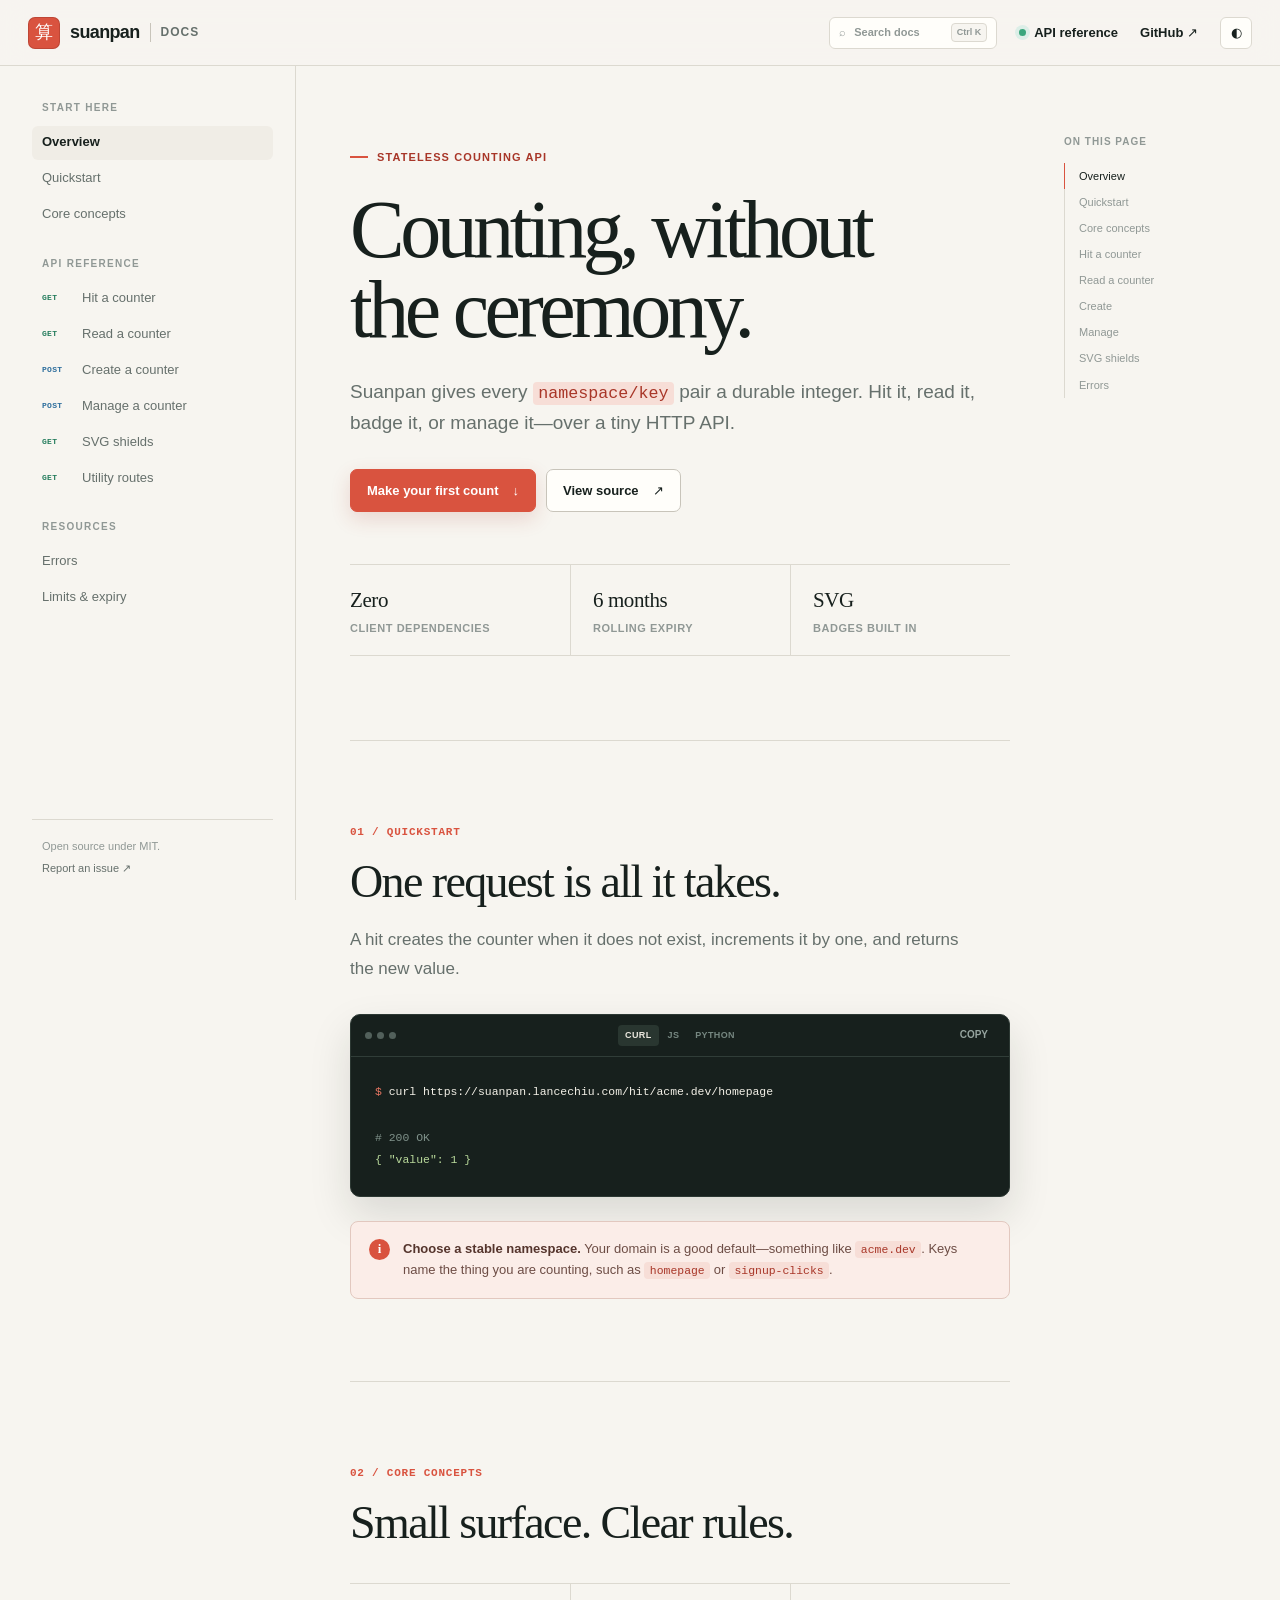
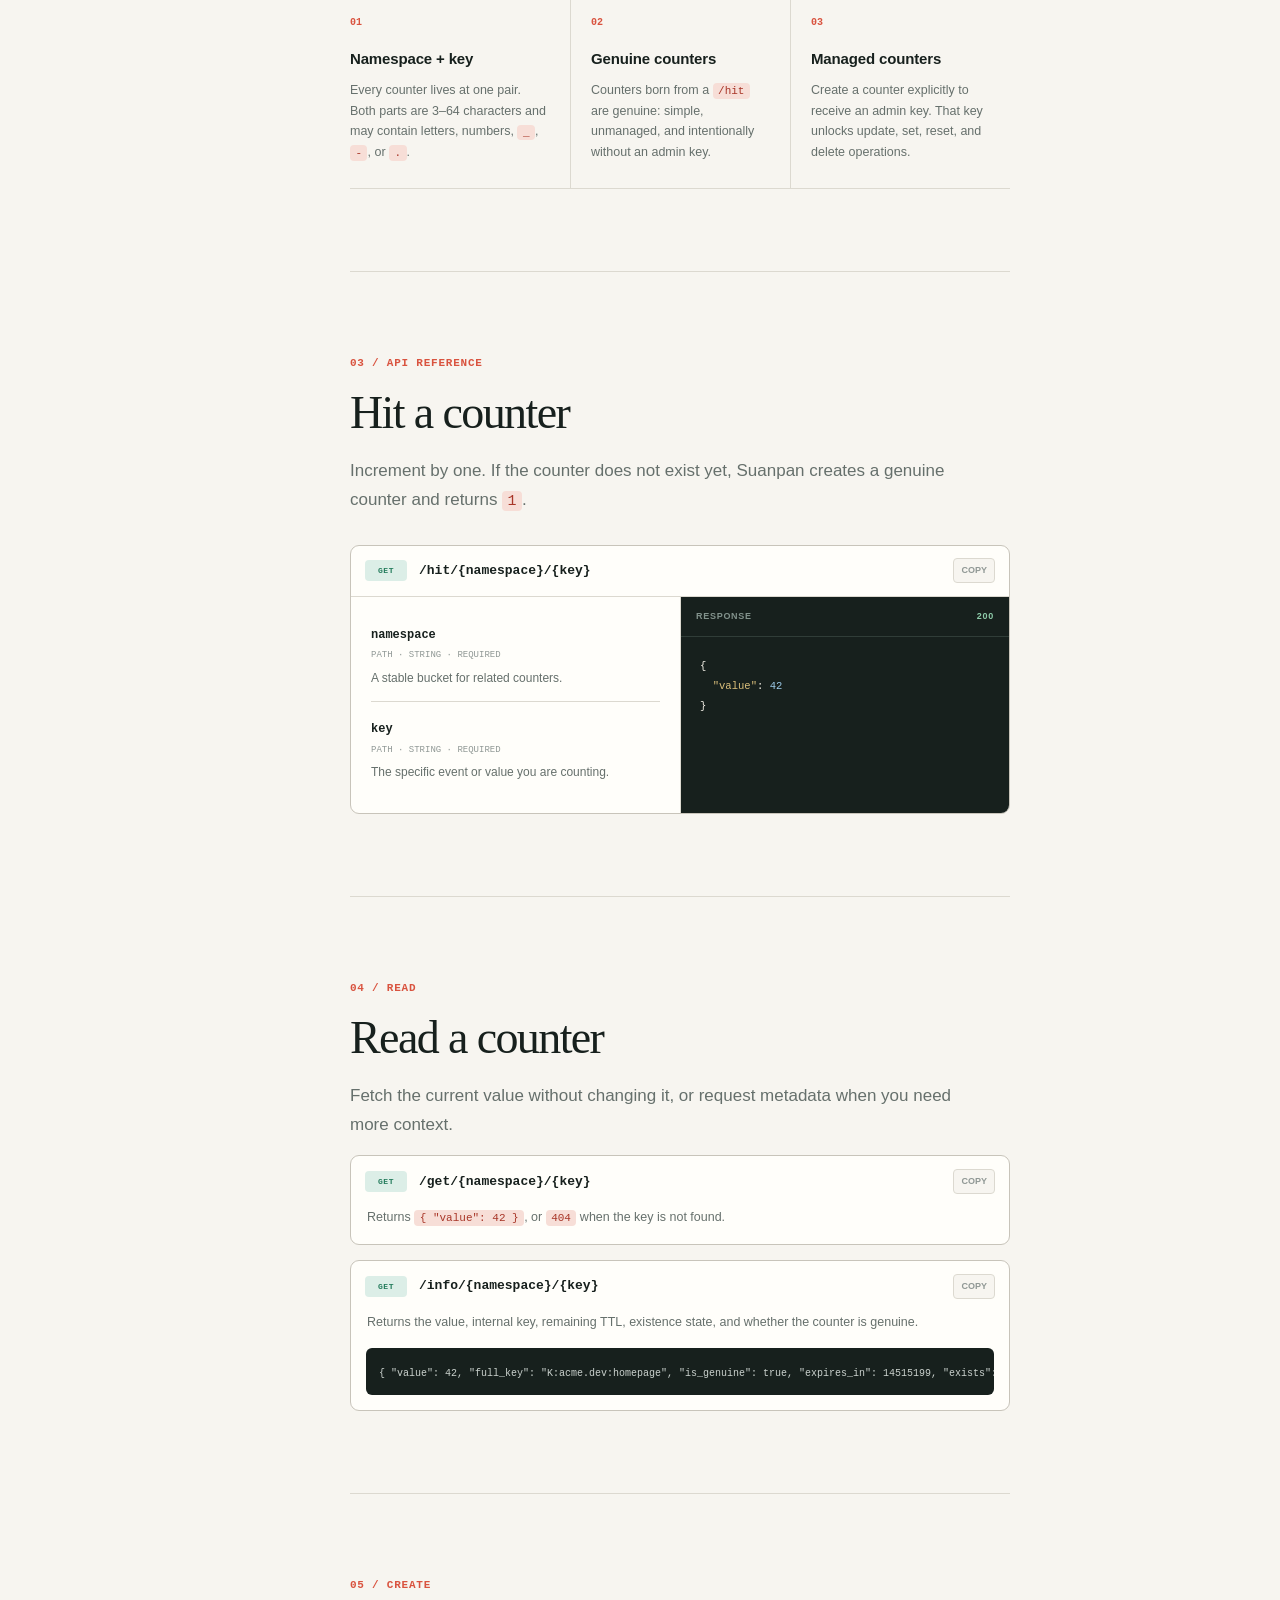
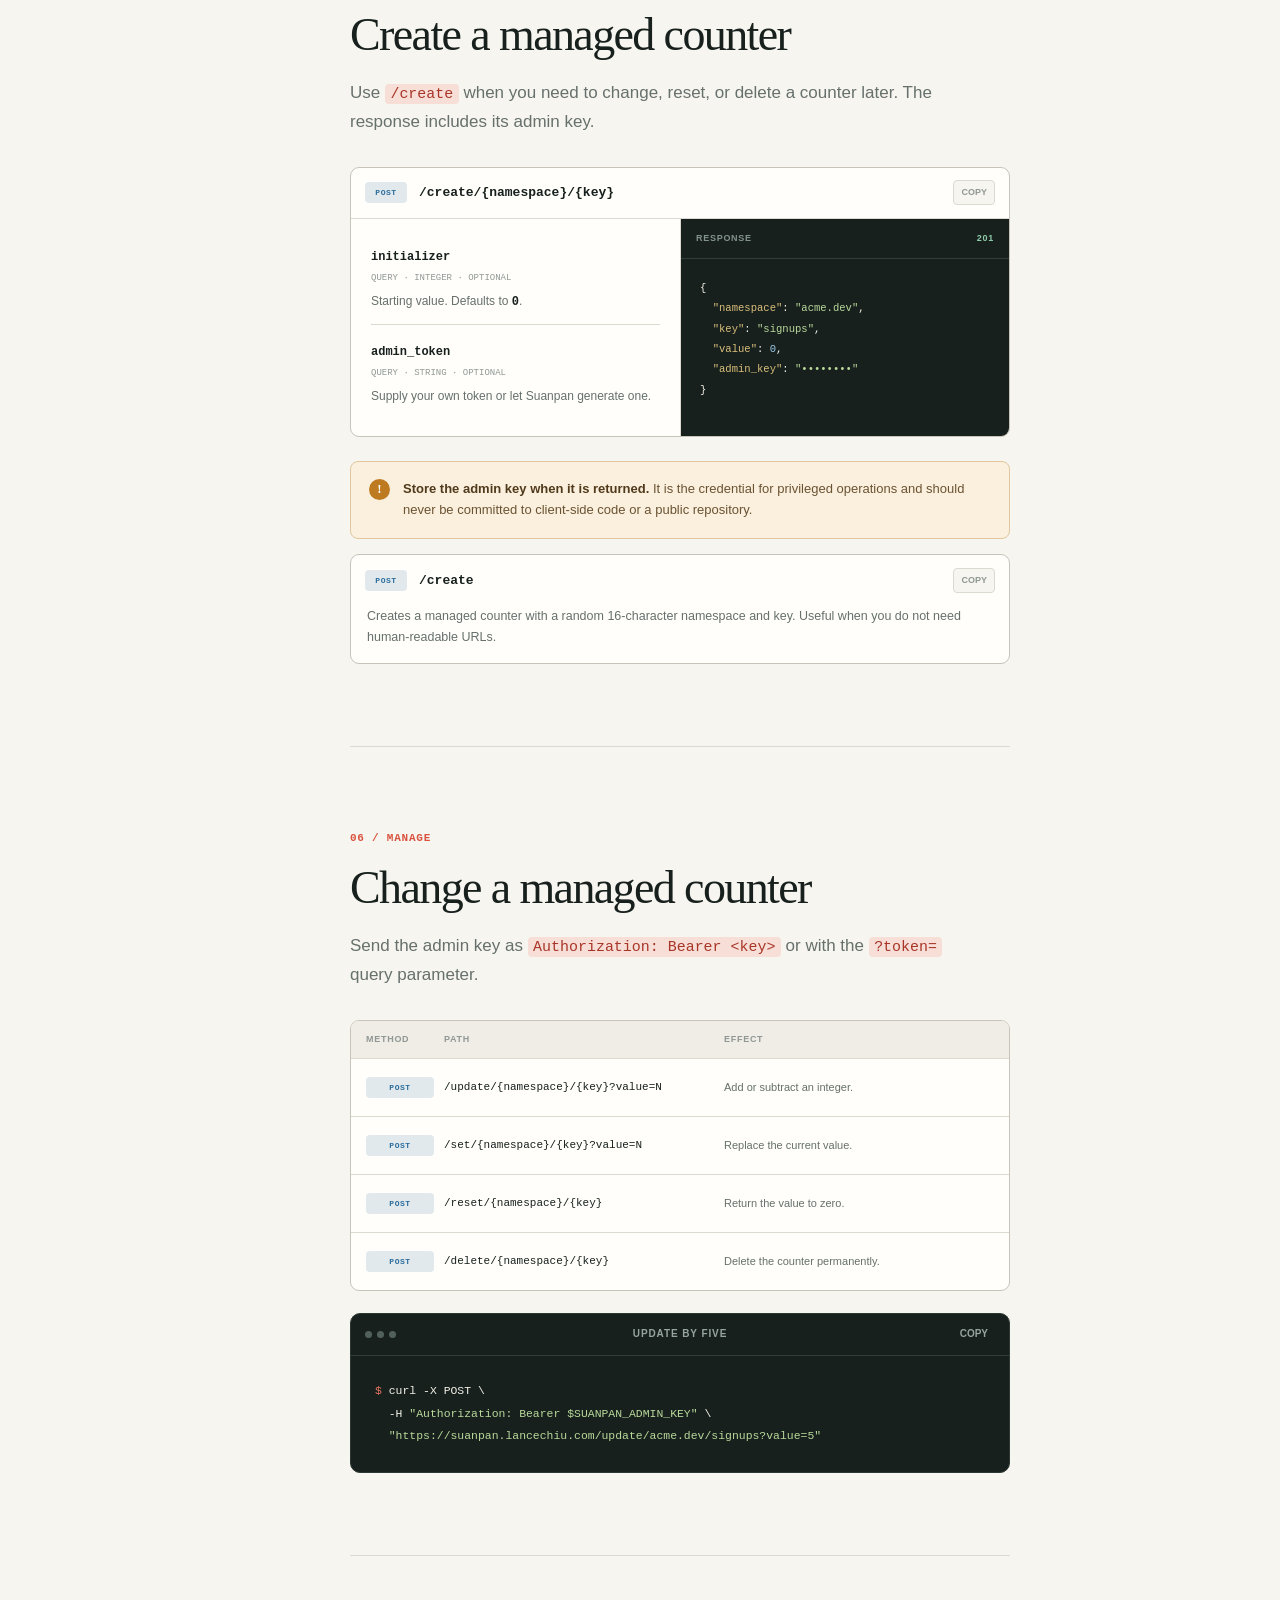
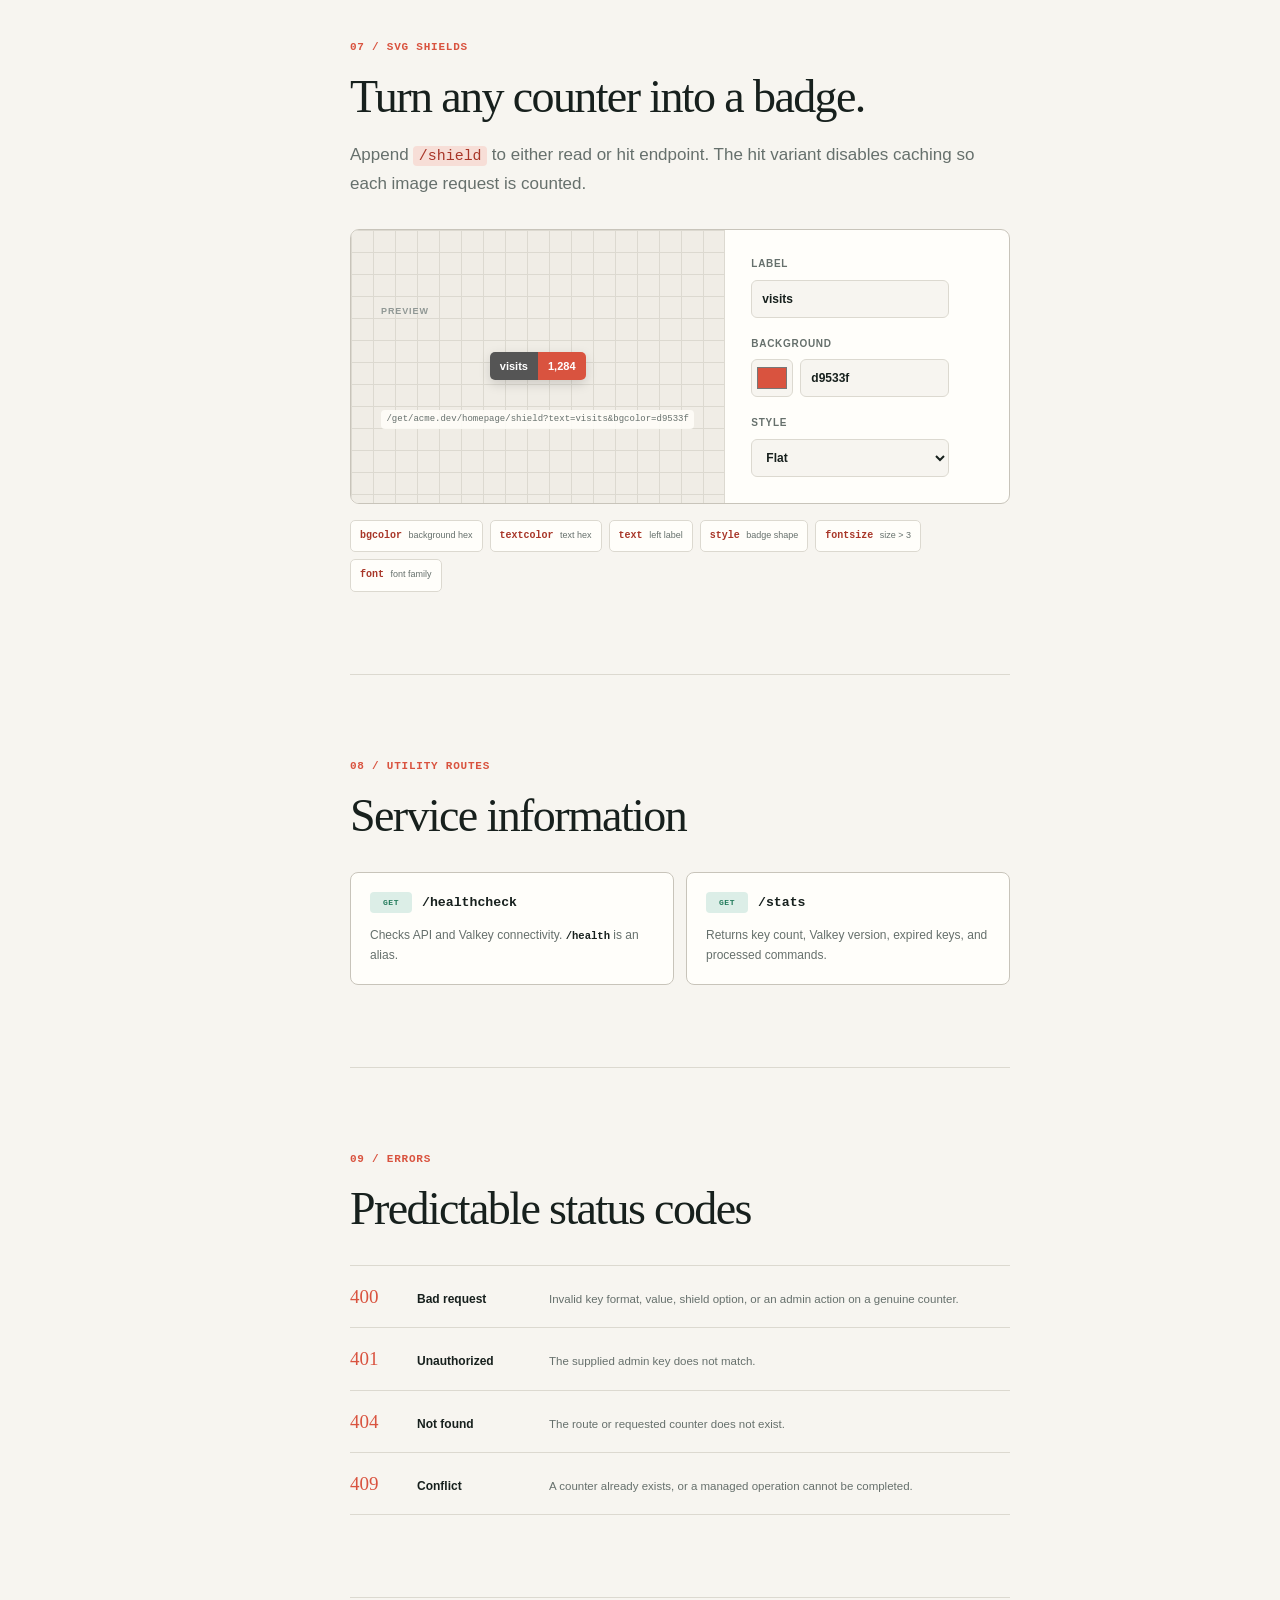
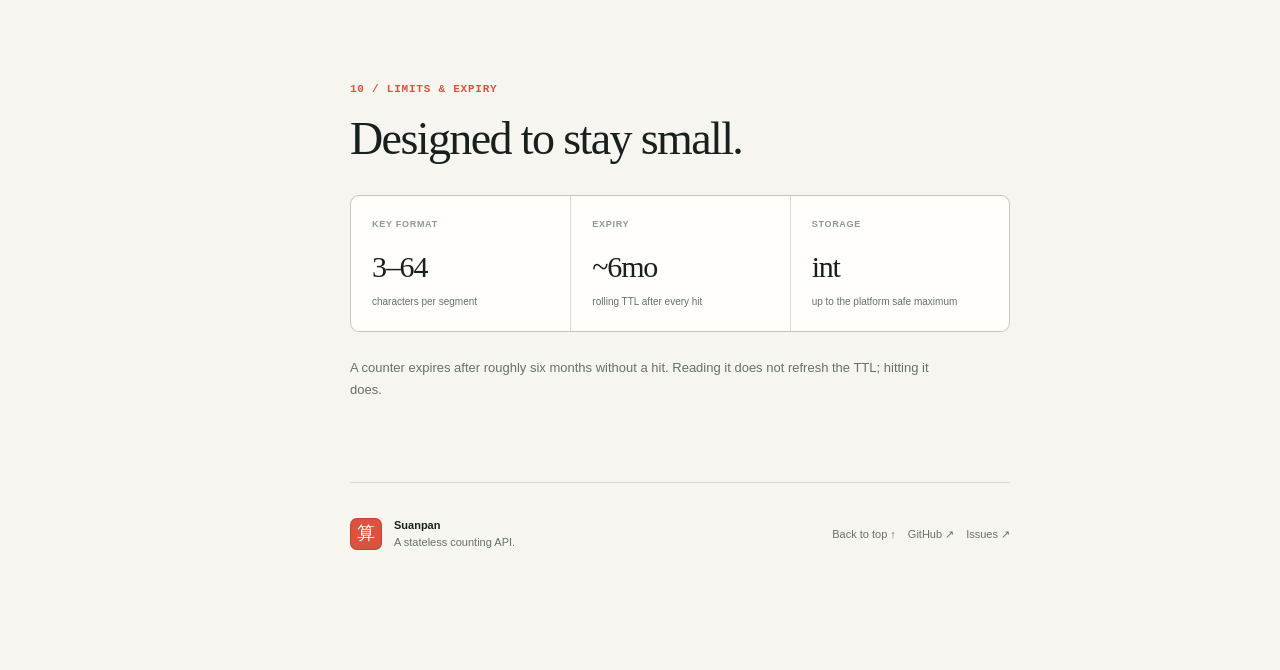
==== docs/index.html @ b328cfd1 "feat: static docs site" ====
<!doctype html>
<html lang="en" data-theme="light">
  <head>
    <meta charset="UTF-8" />
    <meta name="viewport" content="width=device-width, initial-scale=1.0" />
    <meta name="description" content="Suanpan is a small, fast counting API for page views, events, badges, and everything in between." />
    <meta name="theme-color" content="#f7f5f0" />
    <meta property="og:title" content="Suanpan — Counting, without the ceremony." />
    <meta property="og:description" content="A small, fast counting API for page views, events, badges, and everything in between." />
    <meta property="og:type" content="website" />
    <meta property="og:image" content="https://raw.githubusercontent.com/xmdbro/suanpan/main/docs/og.png" />
    <meta name="twitter:card" content="summary_large_image" />
    <meta name="twitter:title" content="Suanpan — Counting, without the ceremony." />
    <meta name="twitter:description" content="A small, fast counting API for page views, events, badges, and everything in between." />
    <meta name="twitter:image" content="https://raw.githubusercontent.com/xmdbro/suanpan/main/docs/og.png" />
    <title>Suanpan Docs — Counting without the ceremony</title>
    <link rel="icon" href="./favicon.svg" type="image/svg+xml" />
    <link rel="stylesheet" href="./styles.css" />
  </head>
  <body>
    <a class="skip-link" href="#content">Skip to content</a>

    <header class="topbar">
      <a class="brand" href="#top" aria-label="Suanpan documentation home">
        <span class="brand-mark" aria-hidden="true">算</span>
        <span class="brand-name">suanpan</span>
        <span class="brand-tag">docs</span>
      </a>
      <div class="topbar-actions">
        <button class="search-trigger" type="button" aria-label="Search documentation">
          <span aria-hidden="true">⌕</span> Search docs <kbd>Ctrl K</kbd>
        </button>
        <a class="status-link" href="#health">
          <span class="status-dot" aria-hidden="true"></span>
          API reference
        </a>
        <a class="github-link" href="https://github.com/xmdbro/suanpan">GitHub <span aria-hidden="true">↗</span></a>
        <button class="theme-toggle" type="button" aria-label="Switch to dark theme"><span aria-hidden="true">◐</span></button>
        <button class="menu-toggle" type="button" aria-label="Open navigation" aria-expanded="false"><span></span><span></span></button>
      </div>
    </header>

    <div class="docs-shell" id="top">
      <aside class="sidebar" aria-label="Documentation navigation">
        <nav>
          <p class="nav-label">Start here</p>
          <a class="nav-link active" href="#overview">Overview</a>
          <a class="nav-link" href="#quickstart">Quickstart</a>
          <a class="nav-link" href="#concepts">Core concepts</a>

          <p class="nav-label">API reference</p>
          <a class="nav-link" href="#hit"><span class="nav-method get">GET</span> Hit a counter</a>
          <a class="nav-link" href="#read"><span class="nav-method get">GET</span> Read a counter</a>
          <a class="nav-link" href="#create"><span class="nav-method post">POST</span> Create a counter</a>
          <a class="nav-link" href="#manage"><span class="nav-method post">POST</span> Manage a counter</a>
          <a class="nav-link" href="#shields"><span class="nav-method get">GET</span> SVG shields</a>
          <a class="nav-link" href="#utility"><span class="nav-method get">GET</span> Utility routes</a>

          <p class="nav-label">Resources</p>
          <a class="nav-link" href="#errors">Errors</a>
          <a class="nav-link" href="#limits">Limits &amp; expiry</a>
        </nav>
        <div class="sidebar-foot">
          <p>Open source under MIT.</p>
          <a href="https://github.com/xmdbro/suanpan/issues">Report an issue <span aria-hidden="true">↗</span></a>
        </div>
      </aside>

      <main id="content" class="content">
        <section class="hero" id="overview">
          <div class="eyebrow"><span class="eyebrow-pip"></span> Stateless counting API</div>
          <h1>Counting, without<br />the ceremony.</h1>
          <p class="hero-copy">Suanpan gives every <code>namespace/key</code> pair a durable integer. Hit it, read it, badge it, or manage it—over a tiny HTTP API.</p>
          <div class="hero-actions">
            <a class="button primary" href="#quickstart">Make your first count <span aria-hidden="true">↓</span></a>
            <a class="button secondary" href="https://github.com/xmdbro/suanpan">View source <span aria-hidden="true">↗</span></a>
          </div>
          <div class="hero-facts" aria-label="Suanpan features">
            <div><strong>Zero</strong><span>client dependencies</span></div>
            <div><strong>6 months</strong><span>rolling expiry</span></div>
            <div><strong>SVG</strong><span>badges built in</span></div>
          </div>
        </section>

        <section class="section" id="quickstart">
          <div class="section-kicker">01 / Quickstart</div>
          <h2>One request is all it takes.</h2>
          <p class="lede">A hit creates the counter when it does not exist, increments it by one, and returns the new value.</p>

          <div class="code-window">
            <div class="code-titlebar">
              <div class="window-dots" aria-hidden="true"><i></i><i></i><i></i></div>
              <div class="code-tabs" role="tablist" aria-label="Quickstart language">
                <button class="code-tab active" type="button" role="tab" aria-selected="true" data-language="curl">cURL</button>
                <button class="code-tab" type="button" role="tab" aria-selected="false" data-language="javascript">JS</button>
                <button class="code-tab" type="button" role="tab" aria-selected="false" data-language="python">Python</button>
              </div>
              <button class="copy-button" type="button">Copy</button>
            </div>
            <pre class="quickstart-code"><code><span class="prompt">$</span> curl https://suanpan.example.com/hit/acme.dev/homepage

<span class="comment"># 200 OK</span>
<span class="json">{ "value": 1 }</span></code></pre>
          </div>

          <div class="callout note">
            <span class="callout-icon" aria-hidden="true">i</span>
            <div><strong>Choose a stable namespace.</strong> Your domain is a good default—something like <code>acme.dev</code>. Keys name the thing you are counting, such as <code>homepage</code> or <code>signup-clicks</code>.</div>
          </div>
        </section>

        <section class="section" id="concepts">
          <div class="section-kicker">02 / Core concepts</div>
          <h2>Small surface. Clear rules.</h2>
          <div class="concept-grid">
            <article>
              <span class="concept-number">01</span>
              <h3>Namespace + key</h3>
              <p>Every counter lives at one pair. Both parts are 3–64 characters and may contain letters, numbers, <code>_</code>, <code>-</code>, or <code>.</code>.</p>
            </article>
            <article>
              <span class="concept-number">02</span>
              <h3>Genuine counters</h3>
              <p>Counters born from a <code>/hit</code> are genuine: simple, unmanaged, and intentionally without an admin key.</p>
            </article>
            <article>
              <span class="concept-number">03</span>
              <h3>Managed counters</h3>
              <p>Create a counter explicitly to receive an admin key. That key unlocks update, set, reset, and delete operations.</p>
            </article>
          </div>
        </section>

        <section class="section api-section" id="hit">
          <div class="section-kicker">03 / API reference</div>
          <h2>Hit a counter</h2>
          <p class="lede">Increment by one. If the counter does not exist yet, Suanpan creates a genuine counter and returns <code>1</code>.</p>

          <article class="endpoint">
            <div class="endpoint-heading">
              <span class="method get">GET</span>
              <code>/hit/{namespace}/{key}</code>
              <button class="copy-path" type="button" aria-label="Copy endpoint path">Copy</button>
            </div>
            <div class="endpoint-body">
              <div class="parameter-list">
                <div><code>namespace</code><span>path · string · required</span><p>A stable bucket for related counters.</p></div>
                <div><code>key</code><span>path · string · required</span><p>The specific event or value you are counting.</p></div>
              </div>
              <div class="response-example">
                <div class="response-label"><span>Response</span><strong>200</strong></div>
                <pre><code>{
  <span class="json-key">"value"</span>: <span class="json-number">42</span>
}</code></pre>
              </div>
            </div>
          </article>
        </section>

        <section class="section api-section" id="read">
          <div class="section-kicker">04 / Read</div>
          <h2>Read a counter</h2>
          <p class="lede">Fetch the current value without changing it, or request metadata when you need more context.</p>

          <article class="endpoint compact">
            <div class="endpoint-heading">
              <span class="method get">GET</span>
              <code>/get/{namespace}/{key}</code>
              <button class="copy-path" type="button" aria-label="Copy endpoint path">Copy</button>
            </div>
            <p>Returns <code>{ "value": 42 }</code>, or <code>404</code> when the key is not found.</p>
          </article>

          <article class="endpoint compact">
            <div class="endpoint-heading">
              <span class="method get">GET</span>
              <code>/info/{namespace}/{key}</code>
              <button class="copy-path" type="button" aria-label="Copy endpoint path">Copy</button>
            </div>
            <p>Returns the value, internal key, remaining TTL, existence state, and whether the counter is genuine.</p>
            <div class="inline-response"><code>{ "value": 42, "full_key": "K:acme.dev:homepage", "is_genuine": true, "expires_in": 14515199, "exists": true }</code></div>
          </article>
        </section>

        <section class="section api-section" id="create">
          <div class="section-kicker">05 / Create</div>
          <h2>Create a managed counter</h2>
          <p class="lede">Use <code>/create</code> when you need to change, reset, or delete a counter later. The response includes its admin key.</p>

          <article class="endpoint">
            <div class="endpoint-heading">
              <span class="method post">POST</span>
              <code>/create/{namespace}/{key}</code>
              <button class="copy-path" type="button" aria-label="Copy endpoint path">Copy</button>
            </div>
            <div class="endpoint-body">
              <div class="parameter-list">
                <div><code>initializer</code><span>query · integer · optional</span><p>Starting value. Defaults to <code>0</code>.</p></div>
                <div><code>admin_token</code><span>query · string · optional</span><p>Supply your own token or let Suanpan generate one.</p></div>
              </div>
              <div class="response-example">
                <div class="response-label"><span>Response</span><strong>201</strong></div>
                <pre><code>{
  <span class="json-key">"namespace"</span>: <span class="json-string">"acme.dev"</span>,
  <span class="json-key">"key"</span>: <span class="json-string">"signups"</span>,
  <span class="json-key">"value"</span>: <span class="json-number">0</span>,
  <span class="json-key">"admin_key"</span>: <span class="json-string">"••••••••"</span>
}</code></pre>
              </div>
            </div>
          </article>

          <div class="callout warning">
            <span class="callout-icon" aria-hidden="true">!</span>
            <div><strong>Store the admin key when it is returned.</strong> It is the credential for privileged operations and should never be committed to client-side code or a public repository.</div>
          </div>

          <article class="endpoint compact">
            <div class="endpoint-heading">
              <span class="method post">POST</span>
              <code>/create</code>
              <button class="copy-path" type="button" aria-label="Copy endpoint path">Copy</button>
            </div>
            <p>Creates a managed counter with a random 16-character namespace and key. Useful when you do not need human-readable URLs.</p>
          </article>
        </section>

        <section class="section api-section" id="manage">
          <div class="section-kicker">06 / Manage</div>
          <h2>Change a managed counter</h2>
          <p class="lede">Send the admin key as <code>Authorization: Bearer &lt;key&gt;</code> or with the <code>?token=</code> query parameter.</p>

          <div class="route-table" role="table" aria-label="Managed counter routes">
            <div class="route-row route-head" role="row"><span>Method</span><span>Path</span><span>Effect</span></div>
            <div class="route-row" role="row"><span class="method post">POST</span><code>/update/{namespace}/{key}?value=N</code><p>Add or subtract an integer.</p></div>
            <div class="route-row" role="row"><span class="method post">POST</span><code>/set/{namespace}/{key}?value=N</code><p>Replace the current value.</p></div>
            <div class="route-row" role="row"><span class="method post">POST</span><code>/reset/{namespace}/{key}</code><p>Return the value to zero.</p></div>
            <div class="route-row" role="row"><span class="method post">POST</span><code>/delete/{namespace}/{key}</code><p>Delete the counter permanently.</p></div>
          </div>

          <div class="code-window small">
            <div class="code-titlebar"><div class="window-dots" aria-hidden="true"><i></i><i></i><i></i></div><span>Update by five</span><button class="copy-button" type="button">Copy</button></div>
            <pre><code><span class="prompt">$</span> curl -X POST \
  -H <span class="json-string">"Authorization: Bearer $SUANPAN_ADMIN_KEY"</span> \
  <span class="json-string">"https://suanpan.example.com/update/acme.dev/signups?value=5"</span></code></pre>
          </div>
        </section>

        <section class="section api-section" id="shields">
          <div class="section-kicker">07 / SVG shields</div>
          <h2>Turn any counter into a badge.</h2>
          <p class="lede">Append <code>/shield</code> to either read or hit endpoint. The hit variant disables caching so each image request is counted.</p>

          <div class="shield-builder">
            <div class="shield-preview-panel">
              <p class="mini-label">Preview</p>
              <div class="badge-preview" aria-label="Preview badge"><span>visits</span><strong>1,284</strong></div>
              <code class="shield-url">/get/acme.dev/homepage/shield?text=visits&amp;bgcolor=d9533f</code>
            </div>
            <form class="shield-controls" aria-label="Shield preview controls">
              <label>Label<input id="shield-label" type="text" value="visits" maxlength="24" /></label>
              <label>Background<span class="color-field"><input id="shield-color" type="color" value="#d9533f" /><input id="shield-hex" type="text" value="d9533f" maxlength="6" /></span></label>
              <label>Style<select id="shield-style"><option value="flat">Flat</option><option value="flat-square">Flat square</option><option value="plastic">Plastic</option><option value="flat-simple">Flat simple</option></select></label>
            </form>
          </div>

          <div class="parameter-chips" aria-label="Shield query parameters">
            <span><code>bgcolor</code> background hex</span>
            <span><code>textcolor</code> text hex</span>
            <span><code>text</code> left label</span>
            <span><code>style</code> badge shape</span>
            <span><code>fontsize</code> size &gt; 3</span>
            <span><code>font</code> font family</span>
          </div>
        </section>

        <section class="section api-section" id="utility">
          <div class="section-kicker">08 / Utility routes</div>
          <h2>Service information</h2>
          <div class="utility-grid">
            <article id="health"><div><span class="method get">GET</span><code>/healthcheck</code></div><p>Checks API and Valkey connectivity. <code>/health</code> is an alias.</p></article>
            <article><div><span class="method get">GET</span><code>/stats</code></div><p>Returns key count, Valkey version, expired keys, and processed commands.</p></article>
          </div>
        </section>

        <section class="section api-section" id="errors">
          <div class="section-kicker">09 / Errors</div>
          <h2>Predictable status codes</h2>
          <div class="status-list">
            <div><strong>400</strong><span>Bad request</span><p>Invalid key format, value, shield option, or an admin action on a genuine counter.</p></div>
            <div><strong>401</strong><span>Unauthorized</span><p>The supplied admin key does not match.</p></div>
            <div><strong>404</strong><span>Not found</span><p>The route or requested counter does not exist.</p></div>
            <div><strong>409</strong><span>Conflict</span><p>A counter already exists, or a managed operation cannot be completed.</p></div>
          </div>
        </section>

        <section class="section limits-section" id="limits">
          <div class="section-kicker">10 / Limits &amp; expiry</div>
          <h2>Designed to stay small.</h2>
          <div class="limit-grid">
            <div><span>Key format</span><strong>3–64</strong><p>characters per segment</p></div>
            <div><span>Expiry</span><strong>~6mo</strong><p>rolling TTL after every hit</p></div>
            <div><span>Storage</span><strong>int</strong><p>up to the platform safe maximum</p></div>
          </div>
          <p class="closing-copy">A counter expires after roughly six months without a hit. Reading it does not refresh the TTL; hitting it does.</p>
        </section>

        <footer class="site-footer">
          <div><span class="brand-mark" aria-hidden="true">算</span><p><strong>Suanpan</strong><br />A stateless counting API.</p></div>
          <div><a href="#top">Back to top ↑</a><a href="https://github.com/xmdbro/suanpan">GitHub ↗</a><a href="https://github.com/xmdbro/suanpan/issues">Issues ↗</a></div>
        </footer>
      </main>

      <aside class="toc" aria-label="On this page">
        <p class="toc-label">On this page</p>
        <a class="active" href="#overview">Overview</a>
        <a href="#quickstart">Quickstart</a>
        <a href="#concepts">Core concepts</a>
        <a href="#hit">Hit a counter</a>
        <a href="#read">Read a counter</a>
        <a href="#create">Create</a>
        <a href="#manage">Manage</a>
        <a href="#shields">SVG shields</a>
        <a href="#errors">Errors</a>
      </aside>
    </div>

    <dialog class="search-dialog" aria-labelledby="search-title">
      <div class="search-box">
        <label id="search-title" for="docs-search">Search documentation</label>
        <input id="docs-search" type="search" placeholder="Try “create”, “shield”, or “expiry”…" autocomplete="off" />
        <button class="search-close" type="button" aria-label="Close search">Esc</button>
      </div>
      <div class="search-results" aria-live="polite"></div>
    </dialog>
    <div class="mobile-backdrop" hidden></div>
    <script src="./site-config.js"></script>
    <script src="./script.js"></script>
  </body>
</html>
---- docs/styles.css ----
:root {
  color-scheme: light;
  --canvas: #f7f5f0;
  --surface: #fffefa;
  --surface-2: #f0ede6;
  --ink: #17201d;
  --muted: #66706c;
  --faint: #909895;
  --line: #dcd9d0;
  --line-strong: #c8c4ba;
  --accent: #d9533f;
  --accent-dark: #a83628;
  --accent-soft: #f7ded7;
  --green: #247c5c;
  --green-soft: #dceee7;
  --blue: #2c6d9c;
  --code: #17201d;
  --code-text: #f4f1e8;
  --header-height: 66px;
  --sidebar-width: 264px;
  --content-width: 760px;
  --toc-width: 184px;
  font-family: Inter, ui-sans-serif, -apple-system, BlinkMacSystemFont, "Segoe UI", sans-serif;
  font-synthesis: none;
}

[data-theme="dark"] {
  color-scheme: dark;
  --canvas: #111714;
  --surface: #17201c;
  --surface-2: #1d2723;
  --ink: #f1eee6;
  --muted: #a7b0ac;
  --faint: #78847f;
  --line: #2a3530;
  --line-strong: #3b4843;
  --accent: #ec705c;
  --accent-dark: #f28b79;
  --accent-soft: #43251f;
  --green: #77c5a5;
  --green-soft: #1d3b31;
  --blue: #83b9df;
  --code: #0b100e;
  --code-text: #f4f1e8;
}

* { box-sizing: border-box; }
html { scroll-behavior: smooth; scroll-padding-top: calc(var(--header-height) + 26px); }
body { margin: 0; color: var(--ink); background: var(--canvas); font-size: 15px; line-height: 1.65; }
a { color: inherit; }
button, input, select { font: inherit; }
button { color: inherit; }
code, pre { font-family: "SFMono-Regular", Consolas, "Liberation Mono", monospace; }
code { font-size: .88em; padding: .12rem .34rem; color: var(--accent-dark); background: var(--accent-soft); border-radius: 4px; }

.skip-link { position: fixed; z-index: 100; top: 8px; left: 8px; padding: 8px 12px; color: white; background: var(--ink); transform: translateY(-150%); }
.skip-link:focus { transform: translateY(0); }

.topbar { position: fixed; z-index: 20; top: 0; right: 0; left: 0; height: var(--header-height); display: flex; align-items: center; justify-content: space-between; padding: 0 28px; border-bottom: 1px solid var(--line); background: color-mix(in srgb, var(--canvas) 91%, transparent); backdrop-filter: blur(14px); }
.brand { display: inline-flex; align-items: center; gap: 10px; text-decoration: none; }
.brand-mark { display: grid; width: 32px; height: 32px; place-items: center; color: #fff; background: var(--accent); border-radius: 7px; font-family: Georgia, serif; font-size: 18px; font-weight: 700; box-shadow: inset 0 0 0 1px rgba(70, 16, 8, .18); }
.brand-name { font-size: 18px; font-weight: 760; letter-spacing: -.035em; }
.brand-tag { padding-left: 10px; border-left: 1px solid var(--line-strong); color: var(--muted); font-size: 12px; font-weight: 650; letter-spacing: .08em; text-transform: uppercase; }
.topbar-actions { display: flex; align-items: center; gap: 22px; font-size: 13px; font-weight: 600; }
.topbar-actions a { text-decoration: none; }
.topbar-actions a:hover { color: var(--accent); }
.status-link { display: inline-flex; align-items: center; gap: 8px; }
.status-dot { width: 7px; height: 7px; border-radius: 999px; background: #3aa67c; box-shadow: 0 0 0 4px var(--green-soft); }
.search-trigger { display: inline-flex; min-width: 168px; height: 32px; align-items: center; gap: 8px; padding: 0 9px; border: 1px solid var(--line); border-radius: 6px; color: var(--faint); background: var(--surface); font-size: 11px; cursor: pointer; }
.search-trigger kbd { margin-left: auto; padding: 1px 5px; border: 1px solid var(--line); border-radius: 4px; color: var(--faint); background: var(--canvas); font-family: inherit; font-size: 9px; }
.theme-toggle, .menu-toggle { display: grid; width: 32px; height: 32px; place-items: center; padding: 0; border: 1px solid var(--line); border-radius: 6px; background: var(--surface); cursor: pointer; }
.theme-toggle:hover { border-color: var(--line-strong); }
.menu-toggle { display: none; }

.docs-shell { display: grid; grid-template-columns: var(--sidebar-width) minmax(0, var(--content-width)) var(--toc-width); gap: 54px; width: min(100%, 1370px); margin: 0 auto; padding: var(--header-height) 32px 0; }
.sidebar { position: sticky; top: var(--header-height); height: calc(100vh - var(--header-height)); display: flex; flex-direction: column; justify-content: space-between; overflow-y: auto; padding: 34px 22px 24px 0; border-right: 1px solid var(--line); }
.sidebar nav { display: flex; flex-direction: column; gap: 2px; }
.nav-label { margin: 22px 10px 7px; color: var(--faint); font-size: 10px; font-weight: 760; letter-spacing: .13em; text-transform: uppercase; }
.nav-label:first-child { margin-top: 0; }
.nav-link { display: flex; min-height: 34px; align-items: center; gap: 9px; padding: 6px 10px; border-radius: 6px; color: var(--muted); font-size: 13px; font-weight: 520; line-height: 1.3; text-decoration: none; }
.nav-link:hover { color: var(--ink); background: var(--surface-2); }
.nav-link.active { color: var(--ink); background: var(--surface-2); font-weight: 690; }
.nav-method { width: 31px; flex: 0 0 31px; font-family: "SFMono-Regular", Consolas, monospace; font-size: 8px; font-weight: 800; letter-spacing: .04em; }
.nav-method.get { color: var(--green); }
.nav-method.post { color: var(--blue); }
.sidebar-foot { padding: 18px 10px 0; border-top: 1px solid var(--line); color: var(--faint); font-size: 11px; line-height: 1.5; }
.sidebar-foot p { margin: 0 0 5px; }
.sidebar-foot a { color: var(--muted); text-decoration: none; }

.content { min-width: 0; padding: 82px 0 120px; }
.hero { padding-bottom: 84px; border-bottom: 1px solid var(--line); }
.eyebrow { display: flex; align-items: center; gap: 9px; margin-bottom: 24px; color: var(--accent-dark); font-size: 11px; font-weight: 760; letter-spacing: .1em; text-transform: uppercase; }
.eyebrow-pip { width: 18px; height: 2px; background: var(--accent); }
.hero h1 { max-width: 700px; margin: 0; font-family: Georgia, "Times New Roman", serif; font-size: clamp(52px, 7vw, 82px); font-weight: 500; letter-spacing: -.055em; line-height: .97; }
.hero-copy { max-width: 640px; margin: 28px 0 0; color: var(--muted); font-size: 19px; line-height: 1.6; }
.hero-actions { display: flex; flex-wrap: wrap; gap: 10px; margin-top: 31px; }
.button { display: inline-flex; min-height: 43px; align-items: center; justify-content: center; gap: 14px; padding: 0 16px; border: 1px solid var(--line-strong); border-radius: 7px; font-size: 13px; font-weight: 680; text-decoration: none; transition: transform .16s ease, border-color .16s ease, background .16s ease; }
.button:hover { transform: translateY(-1px); }
.button.primary { border-color: var(--accent); color: white; background: var(--accent); box-shadow: 0 7px 20px rgba(166, 49, 35, .16); }
.button.primary:hover { background: var(--accent-dark); }
.button.secondary { background: var(--surface); }
.button.secondary:hover { border-color: var(--ink); }
.hero-facts { display: grid; grid-template-columns: repeat(3, 1fr); margin-top: 52px; border-top: 1px solid var(--line); border-bottom: 1px solid var(--line); }
.hero-facts div { display: flex; flex-direction: column; padding: 18px 14px 18px 0; }
.hero-facts div + div { padding-left: 22px; border-left: 1px solid var(--line); }
.hero-facts strong { font-family: Georgia, serif; font-size: 21px; font-weight: 500; letter-spacing: -.02em; }
.hero-facts span { margin-top: 1px; color: var(--faint); font-size: 11px; font-weight: 650; letter-spacing: .05em; text-transform: uppercase; }

.section { padding: 82px 0; border-bottom: 1px solid var(--line); }
.section-kicker { margin-bottom: 15px; color: var(--accent); font-family: "SFMono-Regular", Consolas, monospace; font-size: 11px; font-weight: 700; letter-spacing: .07em; text-transform: uppercase; }
.section h2 { margin: 0; font-family: Georgia, "Times New Roman", serif; font-size: clamp(33px, 4vw, 46px); font-weight: 500; letter-spacing: -.035em; line-height: 1.13; }
.lede { max-width: 630px; margin: 18px 0 0; color: var(--muted); font-size: 17px; line-height: 1.7; }

.code-window { overflow: hidden; margin-top: 30px; border: 1px solid #2c3833; border-radius: 10px; background: var(--code); box-shadow: 0 18px 42px rgba(21, 29, 26, .13); }
.code-titlebar { height: 42px; display: grid; grid-template-columns: 1fr auto 1fr; align-items: center; padding: 0 14px; border-bottom: 1px solid #303d38; color: #96a49f; font-size: 10px; font-weight: 650; letter-spacing: .09em; text-transform: uppercase; }
.window-dots { display: flex; gap: 5px; }
.window-dots i { width: 7px; height: 7px; border-radius: 50%; background: #52605b; }
.copy-button { justify-self: end; padding: 4px 7px; border: 0; color: #96a49f; background: transparent; font-size: 10px; text-transform: uppercase; }
.copy-button:not(:disabled), .copy-path { cursor: pointer; }
.code-tabs { display: flex; align-items: center; gap: 2px; }
.code-tab { padding: 3px 7px; border: 0; border-radius: 4px; color: #768781; background: transparent; font-size: 9px; font-weight: 700; letter-spacing: .04em; text-transform: uppercase; cursor: pointer; }
.code-tab.active { color: #eae7de; background: #293630; }
.code-window pre { margin: 0; padding: 24px; overflow-x: auto; color: var(--code-text); font-size: 13px; line-height: 1.75; }
.code-window code { padding: 0; color: inherit; background: transparent; }
.prompt { color: #e77662; }
.comment { color: #7f918a; }
.json { color: #b9d99b; }

.callout { display: flex; gap: 13px; margin-top: 24px; padding: 17px 18px; border: 1px solid #e2c8bf; border-radius: 8px; color: #6d4d45; background: #fbede8; font-size: 13px; line-height: 1.6; }
.callout-icon { display: grid; width: 21px; height: 21px; flex: 0 0 21px; place-items: center; border-radius: 50%; color: #fff; background: var(--accent); font-family: Georgia, serif; font-size: 13px; font-weight: 700; }
.callout strong { color: #55352d; }
[data-theme="dark"] .callout { color: #d7aaa0; background: #321e1a; border-color: #5c342c; }
[data-theme="dark"] .callout strong { color: #f0c4ba; }
.callout.warning { border-color: #e1c69f; color: #6a5333; background: #fbf0dd; }
.callout.warning .callout-icon { background: #bd7a20; }
.callout.warning strong { color: #513a1c; }
[data-theme="dark"] .callout.warning { border-color: #5f492a; color: #d8bc8d; background: #2d2417; }
[data-theme="dark"] .callout.warning strong { color: #efd4a6; }

.concept-grid { display: grid; grid-template-columns: repeat(3, 1fr); gap: 0; margin-top: 34px; border-top: 1px solid var(--line); border-bottom: 1px solid var(--line); }
.concept-grid article { padding: 24px 20px 25px 0; }
.concept-grid article + article { padding-left: 20px; border-left: 1px solid var(--line); }
.concept-number { color: var(--accent); font-family: monospace; font-size: 10px; font-weight: 700; }
.concept-grid h3 { margin: 15px 0 8px; font-size: 15px; letter-spacing: -.01em; }
.concept-grid p { margin: 0; color: var(--muted); font-size: 12.5px; line-height: 1.65; }
.api-section { scroll-margin-top: calc(var(--header-height) + 28px); }
.endpoint { margin-top: 30px; overflow: hidden; border: 1px solid var(--line-strong); border-radius: 9px; background: var(--surface); }
.endpoint-heading { min-height: 51px; display: grid; grid-template-columns: auto 1fr auto; align-items: center; gap: 12px; padding: 10px 14px; border-bottom: 1px solid var(--line); }
.endpoint-heading > code { padding: 0; overflow: hidden; color: var(--ink); background: transparent; font-size: 13px; font-weight: 650; text-overflow: ellipsis; white-space: nowrap; }
.method { display: inline-grid; min-width: 42px; height: 21px; place-items: center; border-radius: 4px; font-family: "SFMono-Regular", Consolas, monospace; font-size: 8px; font-weight: 850; letter-spacing: .07em; }
.method.get { color: var(--green); background: var(--green-soft); }
.method.post { color: var(--blue); background: color-mix(in srgb, var(--blue) 14%, transparent); }
.copy-path { padding: 4px 7px; border: 1px solid var(--line); border-radius: 4px; color: var(--faint); background: var(--canvas); font-size: 9px; font-weight: 700; text-transform: uppercase; }
.endpoint-body { display: grid; grid-template-columns: 1fr 1fr; gap: 0; }
.parameter-list { padding: 11px 20px 18px; }
.parameter-list > div { padding: 13px 0; }
.parameter-list > div + div { border-top: 1px solid var(--line); }
.parameter-list code { padding: 0; color: var(--ink); background: transparent; font-size: 12px; font-weight: 700; }
.parameter-list span { display: block; margin-top: 3px; color: var(--faint); font-family: monospace; font-size: 9px; text-transform: uppercase; }
.parameter-list p { margin: 6px 0 0; color: var(--muted); font-size: 12px; line-height: 1.55; }
.response-example { min-width: 0; border-left: 1px solid var(--line); background: var(--code); }
.response-label { display: flex; height: 40px; align-items: center; justify-content: space-between; padding: 0 15px; border-bottom: 1px solid #303d38; color: #82928c; font-size: 9px; font-weight: 700; letter-spacing: .08em; text-transform: uppercase; }
.response-label strong { color: #8dcba9; }
.response-example pre { margin: 0; padding: 19px; overflow-x: auto; color: var(--code-text); font-size: 12px; line-height: 1.7; }
.response-example code { padding: 0; color: inherit; background: transparent; }
.json-key { color: #dabf7b; }
.json-number { color: #9bc9e7; }
.json-string { color: #b9d99b; }
.endpoint.compact { margin-top: 15px; }
.endpoint.compact .endpoint-heading { border-bottom: 0; }
.endpoint.compact > p { margin: 0; padding: 0 16px 16px; color: var(--muted); font-size: 12.5px; }
.inline-response { margin: 0 15px 15px; padding: 11px 13px; overflow-x: auto; border-radius: 6px; background: var(--code); white-space: nowrap; }
.inline-response code { padding: 0; color: #cbd2ce; background: transparent; font-size: 10px; }
.code-window.small { margin-top: 22px; box-shadow: none; }

.route-table { margin-top: 30px; overflow: hidden; border: 1px solid var(--line-strong); border-radius: 9px; background: var(--surface); }
.route-row { min-height: 58px; display: grid; grid-template-columns: 68px minmax(250px, 1fr) 1fr; align-items: center; gap: 10px; padding: 11px 15px; }
.route-row + .route-row { border-top: 1px solid var(--line); }
.route-row code { width: fit-content; padding: 0; color: var(--ink); background: transparent; font-size: 11px; }
.route-row p { margin: 0; color: var(--muted); font-size: 11px; }
.route-head { min-height: 36px; color: var(--faint); background: var(--surface-2); font-size: 9px; font-weight: 750; letter-spacing: .08em; text-transform: uppercase; }

.shield-builder { display: grid; grid-template-columns: 1.12fr .88fr; margin-top: 30px; overflow: hidden; border: 1px solid var(--line-strong); border-radius: 9px; background: var(--surface); }
.shield-preview-panel { display: flex; min-height: 250px; flex-direction: column; align-items: center; justify-content: center; padding: 30px; border-right: 1px solid var(--line); background-color: var(--surface-2); background-image: linear-gradient(var(--line) 1px, transparent 1px), linear-gradient(90deg, var(--line) 1px, transparent 1px); background-size: 22px 22px; }
.mini-label { align-self: flex-start; margin: 0 auto 34px 0; color: var(--faint); font-size: 9px; font-weight: 750; letter-spacing: .1em; text-transform: uppercase; }
.badge-preview { display: inline-flex; height: 28px; align-items: center; overflow: hidden; border-radius: 5px; color: white; font-family: Verdana, sans-serif; font-size: 11px; font-weight: 700; box-shadow: 0 4px 12px rgba(0,0,0,.15); }
.badge-preview span, .badge-preview strong { display: flex; height: 100%; align-items: center; padding: 0 10px; }
.badge-preview span { background: #555; }
.badge-preview strong { background: var(--badge-color, #d9533f); font-weight: 700; }
.badge-preview.simple span { display: none; }
.badge-preview.square { border-radius: 0; }
.badge-preview.plastic { box-shadow: inset 0 12px 8px rgba(255,255,255,.28), 0 4px 12px rgba(0,0,0,.15); }
.shield-url { max-width: 100%; margin-top: 30px; overflow: hidden; color: var(--muted); background: color-mix(in srgb, var(--surface) 86%, transparent); font-size: 9px; text-overflow: ellipsis; white-space: nowrap; }
.shield-controls { display: flex; flex-direction: column; gap: 18px; padding: 26px; }
.shield-controls label { display: flex; flex-direction: column; gap: 7px; color: var(--muted); font-size: 10px; font-weight: 700; letter-spacing: .07em; text-transform: uppercase; }
.shield-controls input[type="text"], .shield-controls select { width: 100%; height: 38px; padding: 0 10px; border: 1px solid var(--line); border-radius: 6px; color: var(--ink); background: var(--canvas); font-size: 12px; text-transform: none; }
.color-field { display: grid; grid-template-columns: 42px 1fr; gap: 7px; }
.color-field input[type="color"] { width: 42px; height: 38px; padding: 3px; border: 1px solid var(--line); border-radius: 6px; background: var(--canvas); }
.parameter-chips { display: flex; flex-wrap: wrap; gap: 7px; margin-top: 16px; }
.parameter-chips span { padding: 7px 9px; border: 1px solid var(--line); border-radius: 5px; color: var(--muted); background: var(--surface); font-size: 9px; }
.parameter-chips code { padding: 0; margin-right: 4px; background: transparent; font-size: 10px; font-weight: 700; }

.utility-grid { display: grid; grid-template-columns: 1fr 1fr; gap: 12px; margin-top: 30px; }
.utility-grid article { padding: 19px; border: 1px solid var(--line-strong); border-radius: 8px; background: var(--surface); }
.utility-grid article > div { display: flex; align-items: center; gap: 10px; }
.utility-grid code { padding: 0; color: var(--ink); background: transparent; font-weight: 700; }
.utility-grid p { margin: 13px 0 0; color: var(--muted); font-size: 12px; line-height: 1.6; }
.status-list { margin-top: 30px; border-top: 1px solid var(--line); }
.status-list > div { display: grid; grid-template-columns: 55px 120px 1fr; align-items: baseline; gap: 12px; padding: 15px 0; border-bottom: 1px solid var(--line); }
.status-list strong { color: var(--accent); font-family: Georgia, serif; font-size: 19px; font-weight: 500; }
.status-list span { font-size: 12px; font-weight: 700; }
.status-list p { margin: 0; color: var(--muted); font-size: 11.5px; }
.limit-grid { display: grid; grid-template-columns: repeat(3, 1fr); margin-top: 30px; border: 1px solid var(--line-strong); border-radius: 9px; background: var(--surface); }
.limit-grid > div { padding: 21px; }
.limit-grid > div + div { border-left: 1px solid var(--line); }
.limit-grid span { display: block; color: var(--faint); font-size: 9px; font-weight: 750; letter-spacing: .08em; text-transform: uppercase; }
.limit-grid strong { display: block; margin-top: 10px; font-family: Georgia, serif; font-size: 30px; font-weight: 500; letter-spacing: -.04em; }
.limit-grid p { margin: 2px 0 0; color: var(--muted); font-size: 10px; }
.closing-copy { max-width: 600px; margin: 25px 0 0; color: var(--muted); font-size: 13px; }
.site-footer { display: flex; align-items: center; justify-content: space-between; padding-top: 34px; }
.site-footer > div { display: flex; align-items: center; gap: 12px; }
.site-footer p { margin: 0; color: var(--muted); font-size: 11px; line-height: 1.5; }
.site-footer p strong { color: var(--ink); }
.site-footer a { color: var(--muted); font-size: 11px; text-decoration: none; }
.site-footer a:hover { color: var(--accent); }

.search-dialog { width: min(620px, calc(100vw - 30px)); max-height: min(520px, calc(100vh - 50px)); padding: 0; overflow: hidden; border: 1px solid var(--line-strong); border-radius: 11px; color: var(--ink); background: var(--surface); box-shadow: 0 30px 100px rgba(0,0,0,.25); }
.search-dialog::backdrop { background: rgba(15, 22, 19, .48); backdrop-filter: blur(3px); }
.search-box { position: relative; padding: 15px; border-bottom: 1px solid var(--line); }
.search-box label { position: absolute; width: 1px; height: 1px; overflow: hidden; clip: rect(0 0 0 0); }
.search-box input { width: 100%; height: 44px; padding: 0 62px 0 14px; border: 1px solid var(--line-strong); border-radius: 7px; outline: 0; color: var(--ink); background: var(--canvas); font-size: 14px; }
.search-box input:focus { border-color: var(--accent); box-shadow: 0 0 0 3px color-mix(in srgb, var(--accent) 15%, transparent); }
.search-close { position: absolute; top: 25px; right: 25px; padding: 3px 6px; border: 1px solid var(--line); border-radius: 4px; color: var(--faint); background: var(--surface); font-size: 9px; cursor: pointer; }
.search-results { max-height: 390px; overflow-y: auto; padding: 8px; }
.search-result, .search-empty { display: block; padding: 11px 12px; border-radius: 6px; text-decoration: none; }
.search-result:hover, .search-result:focus { background: var(--surface-2); outline: none; }
.search-result strong { display: block; font-size: 12px; }
.search-result span { display: block; margin-top: 2px; color: var(--faint); font-size: 10px; }
.search-empty { color: var(--faint); font-size: 12px; text-align: center; }
.mobile-backdrop { position: fixed; z-index: 14; inset: var(--header-height) 0 0; background: rgba(13, 19, 16, .44); }
.error-page { min-height: 100vh; display: flex; flex-direction: column; justify-content: space-between; padding: 40px clamp(24px, 8vw, 110px) 10vh; }
.error-page > div { max-width: 720px; }
.error-page h1 { margin: 0; font-family: Georgia, "Times New Roman", serif; font-size: clamp(48px, 8vw, 88px); font-weight: 500; letter-spacing: -.055em; line-height: 1; }
.error-page p:not(.section-kicker) { margin: 24px 0; color: var(--muted); font-size: 17px; }

.toc { position: sticky; top: calc(var(--header-height) + 34px); height: max-content; padding-top: 34px; }
.toc-label { margin: 0 0 12px; color: var(--faint); font-size: 10px; font-weight: 760; letter-spacing: .1em; text-transform: uppercase; }
.toc a { display: block; padding: 4px 0 4px 14px; border-left: 1px solid var(--line); color: var(--faint); font-size: 11px; text-decoration: none; }
.toc a:hover, .toc a.active { border-left-color: var(--accent); color: var(--ink); }

@media (max-width: 1100px) {
  .docs-shell { grid-template-columns: 230px minmax(0, 760px); gap: 40px; }
  .toc { display: none; }
}
@media (max-width: 760px) {
  :root { --header-height: 60px; }
  .topbar { padding: 0 18px; }
  .status-link, .github-link, .search-trigger { display: none; }
  .topbar-actions { gap: 7px; }
  .menu-toggle { display: grid; gap: 4px; }
  .menu-toggle span { display: block; width: 14px; height: 1px; background: currentColor; }
  .docs-shell { display: block; padding: var(--header-height) 20px 0; }
  .sidebar { position: fixed; z-index: 15; top: var(--header-height); bottom: 0; left: 0; display: flex; width: min(310px, 88vw); height: auto; padding: 24px 20px; border-right: 1px solid var(--line); background: var(--canvas); transform: translateX(-105%); transition: transform .2s ease; }
  body.menu-open { overflow: hidden; }
  body.menu-open .sidebar { transform: translateX(0); }
  .toc { display: none; }
  .content { padding-top: 58px; }
  .hero { padding-bottom: 62px; }
  .hero h1 { font-size: clamp(49px, 15vw, 66px); }
  .hero-copy { font-size: 17px; }
  .hero-facts { grid-template-columns: 1fr; }
  .hero-facts div + div { padding-left: 0; border-top: 1px solid var(--line); border-left: 0; }
  .section { padding: 62px 0; }
  .concept-grid { grid-template-columns: 1fr; }
  .concept-grid article { padding: 22px 0; }
  .concept-grid article + article { padding-left: 0; border-top: 1px solid var(--line); border-left: 0; }
  .endpoint-body, .shield-builder { grid-template-columns: 1fr; }
  .response-example, .shield-preview-panel { border-top: 1px solid var(--line); border-left: 0; border-right: 0; }
  .route-table { overflow-x: auto; }
  .route-row { min-width: 650px; }
  .utility-grid, .limit-grid { grid-template-columns: 1fr; }
  .limit-grid > div + div { border-top: 1px solid var(--line); border-left: 0; }
  .status-list > div { grid-template-columns: 55px 1fr; }
  .status-list p { grid-column: 2; }
  .site-footer { align-items: flex-start; gap: 26px; }
  .site-footer > div:last-child { flex-direction: column; align-items: flex-end; gap: 4px; }
}

@media (prefers-reduced-motion: reduce) {
  html { scroll-behavior: auto; }
  *, *::before, *::after { transition-duration: .01ms !important; animation-duration: .01ms !important; }
}
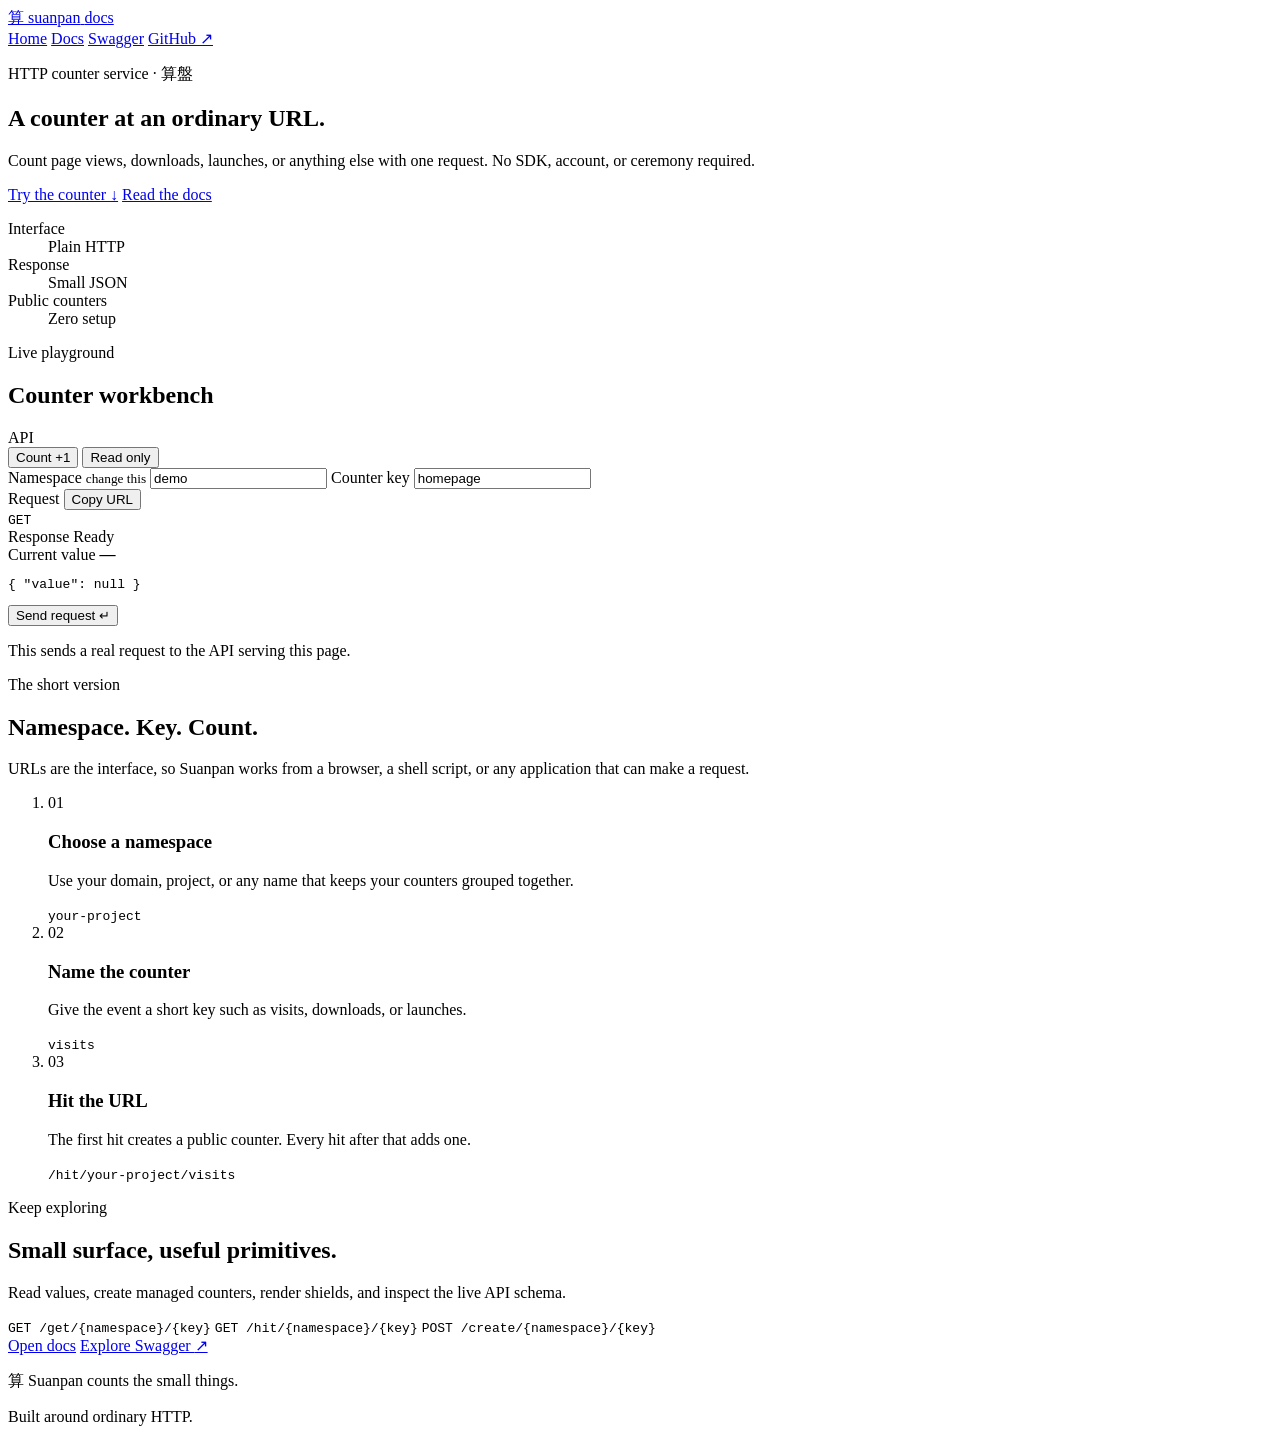
==== commit ad7b6226: "feat: revamp site" ====
--- a/docs/index.html
+++ b/docs/index.html
@@ -1,340 +1,187 @@
 <!doctype html>
-<html lang="en" data-theme="light">
+<html lang="en">
   <head>
-    <meta charset="UTF-8" />
-    <meta name="viewport" content="width=device-width, initial-scale=1.0" />
-    <meta name="description" content="Suanpan is a small, fast counting API for page views, events, badges, and everything in between." />
+    <meta charset="utf-8" />
+    <meta name="viewport" content="width=device-width, initial-scale=1" />
     <meta name="theme-color" content="#f7f5f0" />
-    <meta property="og:title" content="Suanpan — Counting, without the ceremony." />
-    <meta property="og:description" content="A small, fast counting API for page views, events, badges, and everything in between." />
+    <meta
+      name="description"
+      content="Suanpan is a tiny HTTP counter service. Increment or read a counter at an ordinary URL."
+    />
+    <meta property="og:title" content="Suanpan — a counter at an ordinary URL" />
+    <meta
+      property="og:description"
+      content="A small, stateless counting API for page views, downloads, experiments, and everything between."
+    />
+    <meta property="og:image" content="/og.png" />
     <meta property="og:type" content="website" />
-    <meta property="og:image" content="https://raw.githubusercontent.com/xmdbro/suanpan/main/docs/og.png" />
-    <meta name="twitter:card" content="summary_large_image" />
-    <meta name="twitter:title" content="Suanpan — Counting, without the ceremony." />
-    <meta name="twitter:description" content="A small, fast counting API for page views, events, badges, and everything in between." />
-    <meta name="twitter:image" content="https://raw.githubusercontent.com/xmdbro/suanpan/main/docs/og.png" />
-    <title>Suanpan Docs — Counting without the ceremony</title>
-    <link rel="icon" href="./favicon.svg" type="image/svg+xml" />
-    <link rel="stylesheet" href="./styles.css" />
+    <title>Suanpan — HTTP counters</title>
+    <link rel="icon" href="/favicon.svg?v=2" type="image/svg+xml" />
+    <link rel="stylesheet" href="/styles.css?v=2" />
   </head>
-  <body>
-    <a class="skip-link" href="#content">Skip to content</a>
+  <body class="home-page">
+    <header class="site-header">
+      <div class="header-inner">
+        <a class="brand" href="/" aria-label="Suanpan home">
+          <span class="brand-mark" aria-hidden="true">算</span>
+          <span class="brand-name">suanpan</span>
+          <span class="brand-tag">docs</span>
+        </a>
 
-    <header class="topbar">
-      <a class="brand" href="#top" aria-label="Suanpan documentation home">
-        <span class="brand-mark" aria-hidden="true">算</span>
-        <span class="brand-name">suanpan</span>
-        <span class="brand-tag">docs</span>
-      </a>
-      <div class="topbar-actions">
-        <button class="search-trigger" type="button" aria-label="Search documentation">
-          <span aria-hidden="true">⌕</span> Search docs <kbd>Ctrl K</kbd>
-        </button>
-        <a class="status-link" href="#health">
-          <span class="status-dot" aria-hidden="true"></span>
-          API reference
-        </a>
-        <a class="github-link" href="https://github.com/xmdbro/suanpan">GitHub <span aria-hidden="true">↗</span></a>
-        <button class="theme-toggle" type="button" aria-label="Switch to dark theme"><span aria-hidden="true">◐</span></button>
-        <button class="menu-toggle" type="button" aria-label="Open navigation" aria-expanded="false"><span></span><span></span></button>
+        <nav class="site-nav" aria-label="Primary navigation">
+          <a class="is-active" href="/">Home</a>
+          <a href="/docs">Docs</a>
+          <a href="/docs-swagger">Swagger</a>
+          <a href="https://github.com/xmdbro/suanpan">GitHub <span aria-hidden="true">↗</span></a>
+        </nav>
       </div>
     </header>
 
-    <div class="docs-shell" id="top">
-      <aside class="sidebar" aria-label="Documentation navigation">
-        <nav>
-          <p class="nav-label">Start here</p>
-          <a class="nav-link active" href="#overview">Overview</a>
-          <a class="nav-link" href="#quickstart">Quickstart</a>
-          <a class="nav-link" href="#concepts">Core concepts</a>
+    <main>
+      <section class="hero shell" aria-labelledby="hero-title">
+        <div class="hero-copy">
+          <p class="eyebrow"><span class="status-dot" aria-hidden="true"></span> HTTP counter service · 算盤</p>
+          <h1 id="hero-title">A counter at an ordinary URL.</h1>
+          <p class="hero-lede">
+            Count page views, downloads, launches, or anything else with one request. No SDK, account,
+            or ceremony required.
+          </p>
 
-          <p class="nav-label">API reference</p>
-          <a class="nav-link" href="#hit"><span class="nav-method get">GET</span> Hit a counter</a>
-          <a class="nav-link" href="#read"><span class="nav-method get">GET</span> Read a counter</a>
-          <a class="nav-link" href="#create"><span class="nav-method post">POST</span> Create a counter</a>
-          <a class="nav-link" href="#manage"><span class="nav-method post">POST</span> Manage a counter</a>
-          <a class="nav-link" href="#shields"><span class="nav-method get">GET</span> SVG shields</a>
-          <a class="nav-link" href="#utility"><span class="nav-method get">GET</span> Utility routes</a>
-
-          <p class="nav-label">Resources</p>
-          <a class="nav-link" href="#errors">Errors</a>
-          <a class="nav-link" href="#limits">Limits &amp; expiry</a>
-        </nav>
-        <div class="sidebar-foot">
-          <p>Open source under MIT.</p>
-          <a href="https://github.com/xmdbro/suanpan/issues">Report an issue <span aria-hidden="true">↗</span></a>
-        </div>
-      </aside>
-
-      <main id="content" class="content">
-        <section class="hero" id="overview">
-          <div class="eyebrow"><span class="eyebrow-pip"></span> Stateless counting API</div>
-          <h1>Counting, without<br />the ceremony.</h1>
-          <p class="hero-copy">Suanpan gives every <code>namespace/key</code> pair a durable integer. Hit it, read it, badge it, or manage it—over a tiny HTTP API.</p>
           <div class="hero-actions">
-            <a class="button primary" href="#quickstart">Make your first count <span aria-hidden="true">↓</span></a>
-            <a class="button secondary" href="https://github.com/xmdbro/suanpan">View source <span aria-hidden="true">↗</span></a>
-          </div>
-          <div class="hero-facts" aria-label="Suanpan features">
-            <div><strong>Zero</strong><span>client dependencies</span></div>
-            <div><strong>6 months</strong><span>rolling expiry</span></div>
-            <div><strong>SVG</strong><span>badges built in</span></div>
-          </div>
-        </section>
-
-        <section class="section" id="quickstart">
-          <div class="section-kicker">01 / Quickstart</div>
-          <h2>One request is all it takes.</h2>
-          <p class="lede">A hit creates the counter when it does not exist, increments it by one, and returns the new value.</p>
-
-          <div class="code-window">
-            <div class="code-titlebar">
-              <div class="window-dots" aria-hidden="true"><i></i><i></i><i></i></div>
-              <div class="code-tabs" role="tablist" aria-label="Quickstart language">
-                <button class="code-tab active" type="button" role="tab" aria-selected="true" data-language="curl">cURL</button>
-                <button class="code-tab" type="button" role="tab" aria-selected="false" data-language="javascript">JS</button>
-                <button class="code-tab" type="button" role="tab" aria-selected="false" data-language="python">Python</button>
-              </div>
-              <button class="copy-button" type="button">Copy</button>
-            </div>
-            <pre class="quickstart-code"><code><span class="prompt">$</span> curl https://suanpan.example.com/hit/acme.dev/homepage
-
-<span class="comment"># 200 OK</span>
-<span class="json">{ "value": 1 }</span></code></pre>
+            <a class="button button-primary" href="#playground">Try the counter <span aria-hidden="true">↓</span></a>
+            <a class="button button-secondary" href="/docs">Read the docs</a>
           </div>
 
-          <div class="callout note">
-            <span class="callout-icon" aria-hidden="true">i</span>
-            <div><strong>Choose a stable namespace.</strong> Your domain is a good default—something like <code>acme.dev</code>. Keys name the thing you are counting, such as <code>homepage</code> or <code>signup-clicks</code>.</div>
-          </div>
-        </section>
+          <dl class="hero-facts" aria-label="Suanpan at a glance">
+            <div>
+              <dt>Interface</dt>
+              <dd>Plain HTTP</dd>
+            </div>
+            <div>
+              <dt>Response</dt>
+              <dd>Small JSON</dd>
+            </div>
+            <div>
+              <dt>Public counters</dt>
+              <dd>Zero setup</dd>
+            </div>
+          </dl>
+        </div>
 
-        <section class="section" id="concepts">
-          <div class="section-kicker">02 / Core concepts</div>
-          <h2>Small surface. Clear rules.</h2>
-          <div class="concept-grid">
-            <article>
-              <span class="concept-number">01</span>
-              <h3>Namespace + key</h3>
-              <p>Every counter lives at one pair. Both parts are 3–64 characters and may contain letters, numbers, <code>_</code>, <code>-</code>, or <code>.</code>.</p>
-            </article>
-            <article>
-              <span class="concept-number">02</span>
-              <h3>Genuine counters</h3>
-              <p>Counters born from a <code>/hit</code> are genuine: simple, unmanaged, and intentionally without an admin key.</p>
-            </article>
-            <article>
-              <span class="concept-number">03</span>
-              <h3>Managed counters</h3>
-              <p>Create a counter explicitly to receive an admin key. That key unlocks update, set, reset, and delete operations.</p>
-            </article>
-          </div>
-        </section>
-
-        <section class="section api-section" id="hit">
-          <div class="section-kicker">03 / API reference</div>
-          <h2>Hit a counter</h2>
-          <p class="lede">Increment by one. If the counter does not exist yet, Suanpan creates a genuine counter and returns <code>1</code>.</p>
-
-          <article class="endpoint">
-            <div class="endpoint-heading">
-              <span class="method get">GET</span>
-              <code>/hit/{namespace}/{key}</code>
-              <button class="copy-path" type="button" aria-label="Copy endpoint path">Copy</button>
+        <section class="workbench" id="playground" aria-labelledby="playground-title">
+          <div class="workbench-topbar">
+            <div>
+              <p class="workbench-kicker">Live playground</p>
+              <h2 id="playground-title">Counter workbench</h2>
             </div>
-            <div class="endpoint-body">
-              <div class="parameter-list">
-                <div><code>namespace</code><span>path · string · required</span><p>A stable bucket for related counters.</p></div>
-                <div><code>key</code><span>path · string · required</span><p>The specific event or value you are counting.</p></div>
-              </div>
-              <div class="response-example">
-                <div class="response-label"><span>Response</span><strong>200</strong></div>
-                <pre><code>{
-  <span class="json-key">"value"</span>: <span class="json-number">42</span>
-}</code></pre>
-              </div>
-            </div>
-          </article>
-        </section>
-
-        <section class="section api-section" id="read">
-          <div class="section-kicker">04 / Read</div>
-          <h2>Read a counter</h2>
-          <p class="lede">Fetch the current value without changing it, or request metadata when you need more context.</p>
-
-          <article class="endpoint compact">
-            <div class="endpoint-heading">
-              <span class="method get">GET</span>
-              <code>/get/{namespace}/{key}</code>
-              <button class="copy-path" type="button" aria-label="Copy endpoint path">Copy</button>
-            </div>
-            <p>Returns <code>{ "value": 42 }</code>, or <code>404</code> when the key is not found.</p>
-          </article>
-
-          <article class="endpoint compact">
-            <div class="endpoint-heading">
-              <span class="method get">GET</span>
-              <code>/info/{namespace}/{key}</code>
-              <button class="copy-path" type="button" aria-label="Copy endpoint path">Copy</button>
-            </div>
-            <p>Returns the value, internal key, remaining TTL, existence state, and whether the counter is genuine.</p>
-            <div class="inline-response"><code>{ "value": 42, "full_key": "K:acme.dev:homepage", "is_genuine": true, "expires_in": 14515199, "exists": true }</code></div>
-          </article>
-        </section>
-
-        <section class="section api-section" id="create">
-          <div class="section-kicker">05 / Create</div>
-          <h2>Create a managed counter</h2>
-          <p class="lede">Use <code>/create</code> when you need to change, reset, or delete a counter later. The response includes its admin key.</p>
-
-          <article class="endpoint">
-            <div class="endpoint-heading">
-              <span class="method post">POST</span>
-              <code>/create/{namespace}/{key}</code>
-              <button class="copy-path" type="button" aria-label="Copy endpoint path">Copy</button>
-            </div>
-            <div class="endpoint-body">
-              <div class="parameter-list">
-                <div><code>initializer</code><span>query · integer · optional</span><p>Starting value. Defaults to <code>0</code>.</p></div>
-                <div><code>admin_token</code><span>query · string · optional</span><p>Supply your own token or let Suanpan generate one.</p></div>
-              </div>
-              <div class="response-example">
-                <div class="response-label"><span>Response</span><strong>201</strong></div>
-                <pre><code>{
-  <span class="json-key">"namespace"</span>: <span class="json-string">"acme.dev"</span>,
-  <span class="json-key">"key"</span>: <span class="json-string">"signups"</span>,
-  <span class="json-key">"value"</span>: <span class="json-number">0</span>,
-  <span class="json-key">"admin_key"</span>: <span class="json-string">"••••••••"</span>
-}</code></pre>
-              </div>
-            </div>
-          </article>
-
-          <div class="callout warning">
-            <span class="callout-icon" aria-hidden="true">!</span>
-            <div><strong>Store the admin key when it is returned.</strong> It is the credential for privileged operations and should never be committed to client-side code or a public repository.</div>
+            <span class="live-indicator"><span aria-hidden="true"></span> API</span>
           </div>
 
-          <article class="endpoint compact">
-            <div class="endpoint-heading">
-              <span class="method post">POST</span>
-              <code>/create</code>
-              <button class="copy-path" type="button" aria-label="Copy endpoint path">Copy</button>
-            </div>
-            <p>Creates a managed counter with a random 16-character namespace and key. Useful when you do not need human-readable URLs.</p>
-          </article>
-        </section>
-
-        <section class="section api-section" id="manage">
-          <div class="section-kicker">06 / Manage</div>
-          <h2>Change a managed counter</h2>
-          <p class="lede">Send the admin key as <code>Authorization: Bearer &lt;key&gt;</code> or with the <code>?token=</code> query parameter.</p>
-
-          <div class="route-table" role="table" aria-label="Managed counter routes">
-            <div class="route-row route-head" role="row"><span>Method</span><span>Path</span><span>Effect</span></div>
-            <div class="route-row" role="row"><span class="method post">POST</span><code>/update/{namespace}/{key}?value=N</code><p>Add or subtract an integer.</p></div>
-            <div class="route-row" role="row"><span class="method post">POST</span><code>/set/{namespace}/{key}?value=N</code><p>Replace the current value.</p></div>
-            <div class="route-row" role="row"><span class="method post">POST</span><code>/reset/{namespace}/{key}</code><p>Return the value to zero.</p></div>
-            <div class="route-row" role="row"><span class="method post">POST</span><code>/delete/{namespace}/{key}</code><p>Delete the counter permanently.</p></div>
+          <div class="operation-switch" aria-label="Choose an operation">
+            <button class="operation-button is-selected" type="button" data-operation="hit" aria-pressed="true">
+              Count +1
+            </button>
+            <button class="operation-button" type="button" data-operation="get" aria-pressed="false">
+              Read only
+            </button>
           </div>
 
-          <div class="code-window small">
-            <div class="code-titlebar"><div class="window-dots" aria-hidden="true"><i></i><i></i><i></i></div><span>Update by five</span><button class="copy-button" type="button">Copy</button></div>
-            <pre><code><span class="prompt">$</span> curl -X POST \
-  -H <span class="json-string">"Authorization: Bearer $SUANPAN_ADMIN_KEY"</span> \
-  <span class="json-string">"https://suanpan.example.com/update/acme.dev/signups?value=5"</span></code></pre>
-          </div>
-        </section>
-
-        <section class="section api-section" id="shields">
-          <div class="section-kicker">07 / SVG shields</div>
-          <h2>Turn any counter into a badge.</h2>
-          <p class="lede">Append <code>/shield</code> to either read or hit endpoint. The hit variant disables caching so each image request is counted.</p>
-
-          <div class="shield-builder">
-            <div class="shield-preview-panel">
-              <p class="mini-label">Preview</p>
-              <div class="badge-preview" aria-label="Preview badge"><span>visits</span><strong>1,284</strong></div>
-              <code class="shield-url">/get/acme.dev/homepage/shield?text=visits&amp;bgcolor=d9533f</code>
-            </div>
-            <form class="shield-controls" aria-label="Shield preview controls">
-              <label>Label<input id="shield-label" type="text" value="visits" maxlength="24" /></label>
-              <label>Background<span class="color-field"><input id="shield-color" type="color" value="#d9533f" /><input id="shield-hex" type="text" value="d9533f" maxlength="6" /></span></label>
-              <label>Style<select id="shield-style"><option value="flat">Flat</option><option value="flat-square">Flat square</option><option value="plastic">Plastic</option><option value="flat-simple">Flat simple</option></select></label>
-            </form>
+          <div class="field-grid">
+            <label class="field">
+              <span>Namespace <small>change this</small></span>
+              <input id="namespace-input" name="namespace" type="text" value="demo" autocomplete="off" spellcheck="false" />
+            </label>
+            <label class="field">
+              <span>Counter key</span>
+              <input id="key-input" name="key" type="text" value="homepage" autocomplete="off" spellcheck="false" />
+            </label>
           </div>
 
-          <div class="parameter-chips" aria-label="Shield query parameters">
-            <span><code>bgcolor</code> background hex</span>
-            <span><code>textcolor</code> text hex</span>
-            <span><code>text</code> left label</span>
-            <span><code>style</code> badge shape</span>
-            <span><code>fontsize</code> size &gt; 3</span>
-            <span><code>font</code> font family</span>
+          <div class="request-block">
+            <div class="request-label-row">
+              <span>Request</span>
+              <button class="copy-button" id="copy-url" type="button">Copy URL</button>
+            </div>
+            <code class="request-url"><span class="method">GET</span><span id="request-url"></span></code>
           </div>
+
+          <div class="response-block" aria-live="polite">
+            <div class="response-meta">
+              <span>Response</span>
+              <span id="response-status" class="response-status is-idle">Ready</span>
+            </div>
+            <div class="response-content">
+              <div>
+                <span class="response-caption">Current value</span>
+                <strong id="counter-value">—</strong>
+              </div>
+              <pre id="response-json"><code>{ "value": null }</code></pre>
+            </div>
+          </div>
+
+          <button class="run-button" id="run-request" type="button">
+            <span id="run-label">Send request</span>
+            <span aria-hidden="true">↵</span>
+          </button>
+          <p class="workbench-note">This sends a real request to the API serving this page.</p>
         </section>
+      </section>
 
-        <section class="section api-section" id="utility">
-          <div class="section-kicker">08 / Utility routes</div>
-          <h2>Service information</h2>
-          <div class="utility-grid">
-            <article id="health"><div><span class="method get">GET</span><code>/healthcheck</code></div><p>Checks API and Valkey connectivity. <code>/health</code> is an alias.</p></article>
-            <article><div><span class="method get">GET</span><code>/stats</code></div><p>Returns key count, Valkey version, expired keys, and processed commands.</p></article>
-          </div>
-        </section>
+      <section class="how-it-works shell" aria-labelledby="how-title">
+        <div class="section-heading">
+          <p class="eyebrow">The short version</p>
+          <h2 id="how-title">Namespace. Key. Count.</h2>
+          <p>URLs are the interface, so Suanpan works from a browser, a shell script, or any application that can make a request.</p>
+        </div>
 
-        <section class="section api-section" id="errors">
-          <div class="section-kicker">09 / Errors</div>
-          <h2>Predictable status codes</h2>
-          <div class="status-list">
-            <div><strong>400</strong><span>Bad request</span><p>Invalid key format, value, shield option, or an admin action on a genuine counter.</p></div>
-            <div><strong>401</strong><span>Unauthorized</span><p>The supplied admin key does not match.</p></div>
-            <div><strong>404</strong><span>Not found</span><p>The route or requested counter does not exist.</p></div>
-            <div><strong>409</strong><span>Conflict</span><p>A counter already exists, or a managed operation cannot be completed.</p></div>
-          </div>
-        </section>
+        <ol class="steps">
+          <li>
+            <span class="step-number">01</span>
+            <h3>Choose a namespace</h3>
+            <p>Use your domain, project, or any name that keeps your counters grouped together.</p>
+            <code>your-project</code>
+          </li>
+          <li>
+            <span class="step-number">02</span>
+            <h3>Name the counter</h3>
+            <p>Give the event a short key such as visits, downloads, or launches.</p>
+            <code>visits</code>
+          </li>
+          <li>
+            <span class="step-number">03</span>
+            <h3>Hit the URL</h3>
+            <p>The first hit creates a public counter. Every hit after that adds one.</p>
+            <code>/hit/your-project/visits</code>
+          </li>
+        </ol>
+      </section>
 
-        <section class="section limits-section" id="limits">
-          <div class="section-kicker">10 / Limits &amp; expiry</div>
-          <h2>Designed to stay small.</h2>
-          <div class="limit-grid">
-            <div><span>Key format</span><strong>3–64</strong><p>characters per segment</p></div>
-            <div><span>Expiry</span><strong>~6mo</strong><p>rolling TTL after every hit</p></div>
-            <div><span>Storage</span><strong>int</strong><p>up to the platform safe maximum</p></div>
-          </div>
-          <p class="closing-copy">A counter expires after roughly six months without a hit. Reading it does not refresh the TTL; hitting it does.</p>
-        </section>
+      <section class="docs-callout shell" aria-labelledby="docs-callout-title">
+        <div>
+          <p class="eyebrow">Keep exploring</p>
+          <h2 id="docs-callout-title">Small surface, useful primitives.</h2>
+          <p>Read values, create managed counters, render shields, and inspect the live API schema.</p>
+        </div>
+        <div class="route-list" aria-label="Selected API routes">
+          <code><span>GET</span> /get/{namespace}/{key}</code>
+          <code><span>GET</span> /hit/{namespace}/{key}</code>
+          <code><span>POST</span> /create/{namespace}/{key}</code>
+        </div>
+        <div class="callout-actions">
+          <a class="button button-primary" href="/docs">Open docs</a>
+          <a class="text-link" href="/docs-swagger">Explore Swagger <span aria-hidden="true">↗</span></a>
+        </div>
+      </section>
+    </main>
 
-        <footer class="site-footer">
-          <div><span class="brand-mark" aria-hidden="true">算</span><p><strong>Suanpan</strong><br />A stateless counting API.</p></div>
-          <div><a href="#top">Back to top ↑</a><a href="https://github.com/xmdbro/suanpan">GitHub ↗</a><a href="https://github.com/xmdbro/suanpan/issues">Issues ↗</a></div>
-        </footer>
-      </main>
+    <footer class="site-footer">
+      <div class="shell footer-inner">
+        <p><span class="footer-brand-mark" aria-hidden="true">算</span> Suanpan counts the small things.</p>
+        <p>Built around ordinary HTTP.</p>
+      </div>
+    </footer>
 
-      <aside class="toc" aria-label="On this page">
-        <p class="toc-label">On this page</p>
-        <a class="active" href="#overview">Overview</a>
-        <a href="#quickstart">Quickstart</a>
-        <a href="#concepts">Core concepts</a>
-        <a href="#hit">Hit a counter</a>
-        <a href="#read">Read a counter</a>
-        <a href="#create">Create</a>
-        <a href="#manage">Manage</a>
-        <a href="#shields">SVG shields</a>
-        <a href="#errors">Errors</a>
-      </aside>
-    </div>
-
-    <dialog class="search-dialog" aria-labelledby="search-title">
-      <div class="search-box">
-        <label id="search-title" for="docs-search">Search documentation</label>
-        <input id="docs-search" type="search" placeholder="Try “create”, “shield”, or “expiry”…" autocomplete="off" />
-        <button class="search-close" type="button" aria-label="Close search">Esc</button>
-      </div>
-      <div class="search-results" aria-live="polite"></div>
-    </dialog>
-    <div class="mobile-backdrop" hidden></div>
-    <script src="./site-config.js"></script>
-    <script src="./script.js"></script>
+    <script src="/site-config.js"></script>
+    <script src="/script.js"></script>
   </body>
 </html>
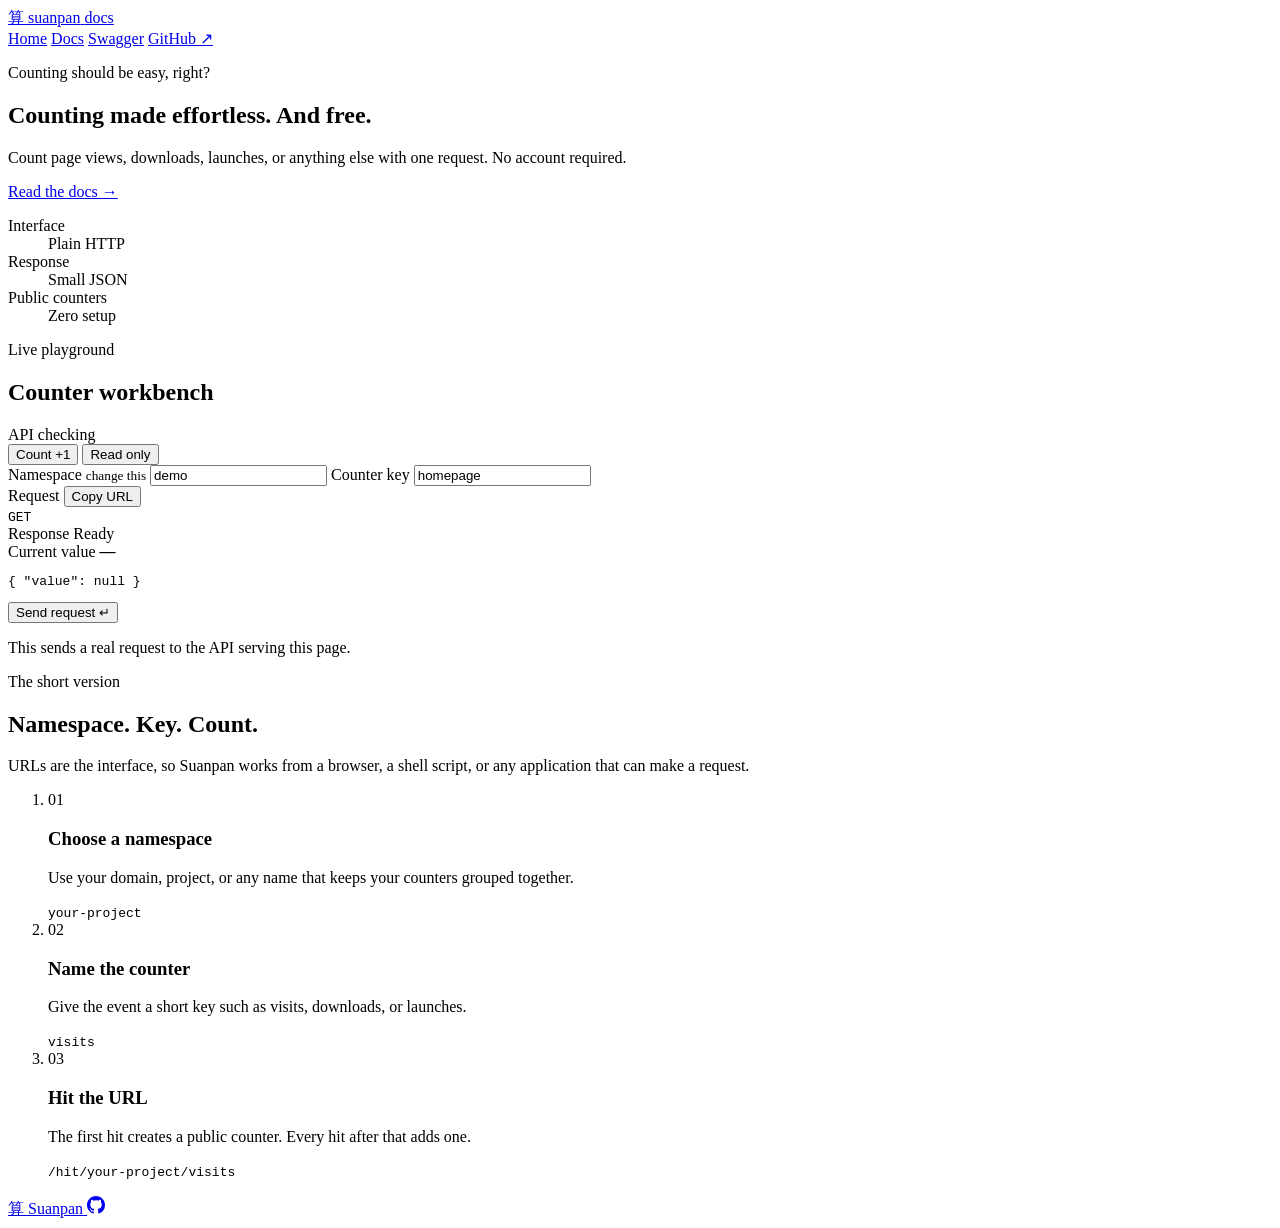
==== commit fea7eb26: "feat: redesign landing site and docs page" ====
--- a/docs/index.html
+++ b/docs/index.html
@@ -8,16 +8,16 @@
       name="description"
       content="Suanpan is a tiny HTTP counter service. Increment or read a counter at an ordinary URL."
     />
-    <meta property="og:title" content="Suanpan — a counter at an ordinary URL" />
+    <meta property="og:title" content="Suanpan — counting made effortless" />
     <meta
       property="og:description"
       content="A small, stateless counting API for page views, downloads, experiments, and everything between."
     />
     <meta property="og:image" content="/og.png" />
     <meta property="og:type" content="website" />
-    <title>Suanpan — HTTP counters</title>
+    <title>Home</title>
     <link rel="icon" href="/favicon.svg?v=2" type="image/svg+xml" />
-    <link rel="stylesheet" href="/styles.css?v=2" />
+    <link rel="stylesheet" href="/styles.css?v=5" />
   </head>
   <body class="home-page">
     <header class="site-header">
@@ -40,16 +40,14 @@
     <main>
       <section class="hero shell" aria-labelledby="hero-title">
         <div class="hero-copy">
-          <p class="eyebrow"><span class="status-dot" aria-hidden="true"></span> HTTP counter service · 算盤</p>
-          <h1 id="hero-title">A counter at an ordinary URL.</h1>
+          <p class="eyebrow">Counting should be easy, right?</p>
+          <h1 id="hero-title">Counting made effortless. And free.</h1>
           <p class="hero-lede">
-            Count page views, downloads, launches, or anything else with one request. No SDK, account,
-            or ceremony required.
+            Count page views, downloads, launches, or anything else with one request. No account required.
           </p>
 
           <div class="hero-actions">
-            <a class="button button-primary" href="#playground">Try the counter <span aria-hidden="true">↓</span></a>
-            <a class="button button-secondary" href="/docs">Read the docs</a>
+            <a class="button button-primary" href="/docs">Read the docs <span aria-hidden="true">→</span></a>
           </div>
 
           <dl class="hero-facts" aria-label="Suanpan at a glance">
@@ -74,7 +72,7 @@
               <p class="workbench-kicker">Live playground</p>
               <h2 id="playground-title">Counter workbench</h2>
             </div>
-            <span class="live-indicator"><span aria-hidden="true"></span> API</span>
+            <span class="live-indicator is-checking" id="api-status" role="status" aria-live="polite"><span aria-hidden="true"></span><span id="api-status-label">API checking</span></span>
           </div>
 
           <div class="operation-switch" aria-label="Choose an operation">
@@ -155,33 +153,19 @@
           </li>
         </ol>
       </section>
-
-      <section class="docs-callout shell" aria-labelledby="docs-callout-title">
-        <div>
-          <p class="eyebrow">Keep exploring</p>
-          <h2 id="docs-callout-title">Small surface, useful primitives.</h2>
-          <p>Read values, create managed counters, render shields, and inspect the live API schema.</p>
-        </div>
-        <div class="route-list" aria-label="Selected API routes">
-          <code><span>GET</span> /get/{namespace}/{key}</code>
-          <code><span>GET</span> /hit/{namespace}/{key}</code>
-          <code><span>POST</span> /create/{namespace}/{key}</code>
-        </div>
-        <div class="callout-actions">
-          <a class="button button-primary" href="/docs">Open docs</a>
-          <a class="text-link" href="/docs-swagger">Explore Swagger <span aria-hidden="true">↗</span></a>
-        </div>
-      </section>
     </main>
 
     <footer class="site-footer">
       <div class="shell footer-inner">
-        <p><span class="footer-brand-mark" aria-hidden="true">算</span> Suanpan counts the small things.</p>
-        <p>Built around ordinary HTTP.</p>
+        <a class="footer-repo-link" href="https://github.com/xmdbro/suanpan" aria-label="Suanpan on GitHub">
+          <span class="footer-brand-mark" aria-hidden="true">算</span>
+          <span>Suanpan</span>
+          <svg aria-hidden="true" viewBox="0 0 16 16" width="18" height="18" fill="currentColor"><path d="M8 0C3.58 0 0 3.58 0 8c0 3.54 2.29 6.53 5.47 7.59.4.07.55-.17.55-.38 0-.19-.01-.82-.01-1.49-2.01.37-2.53-.49-2.69-.94-.09-.23-.48-.94-.82-1.13-.28-.15-.68-.52-.01-.53.63-.01 1.08.58 1.23.82.72 1.21 1.87.87 2.33.66.07-.52.28-.87.51-1.07-1.78-.2-3.64-.89-3.64-3.95 0-.87.31-1.59.82-2.15-.08-.2-.36-1.02.08-2.12 0 0 .67-.21 2.2.82a7.65 7.65 0 0 1 2-.27c.68 0 1.36.09 2 .27 1.53-1.04 2.2-.82 2.2-.82.44 1.1.16 1.92.08 2.12.51.56.82 1.27.82 2.15 0 3.07-1.87 3.75-3.65 3.95.29.25.54.73.54 1.48 0 1.07-.01 1.93-.01 2.2 0 .21.15.46.55.38A8.013 8.013 0 0 0 16 8c0-4.42-3.58-8-8-8z" /></svg>
+        </a>
       </div>
     </footer>
 
     <script src="/site-config.js"></script>
-    <script src="/script.js"></script>
+    <script src="/script.js?v=3"></script>
   </body>
 </html>
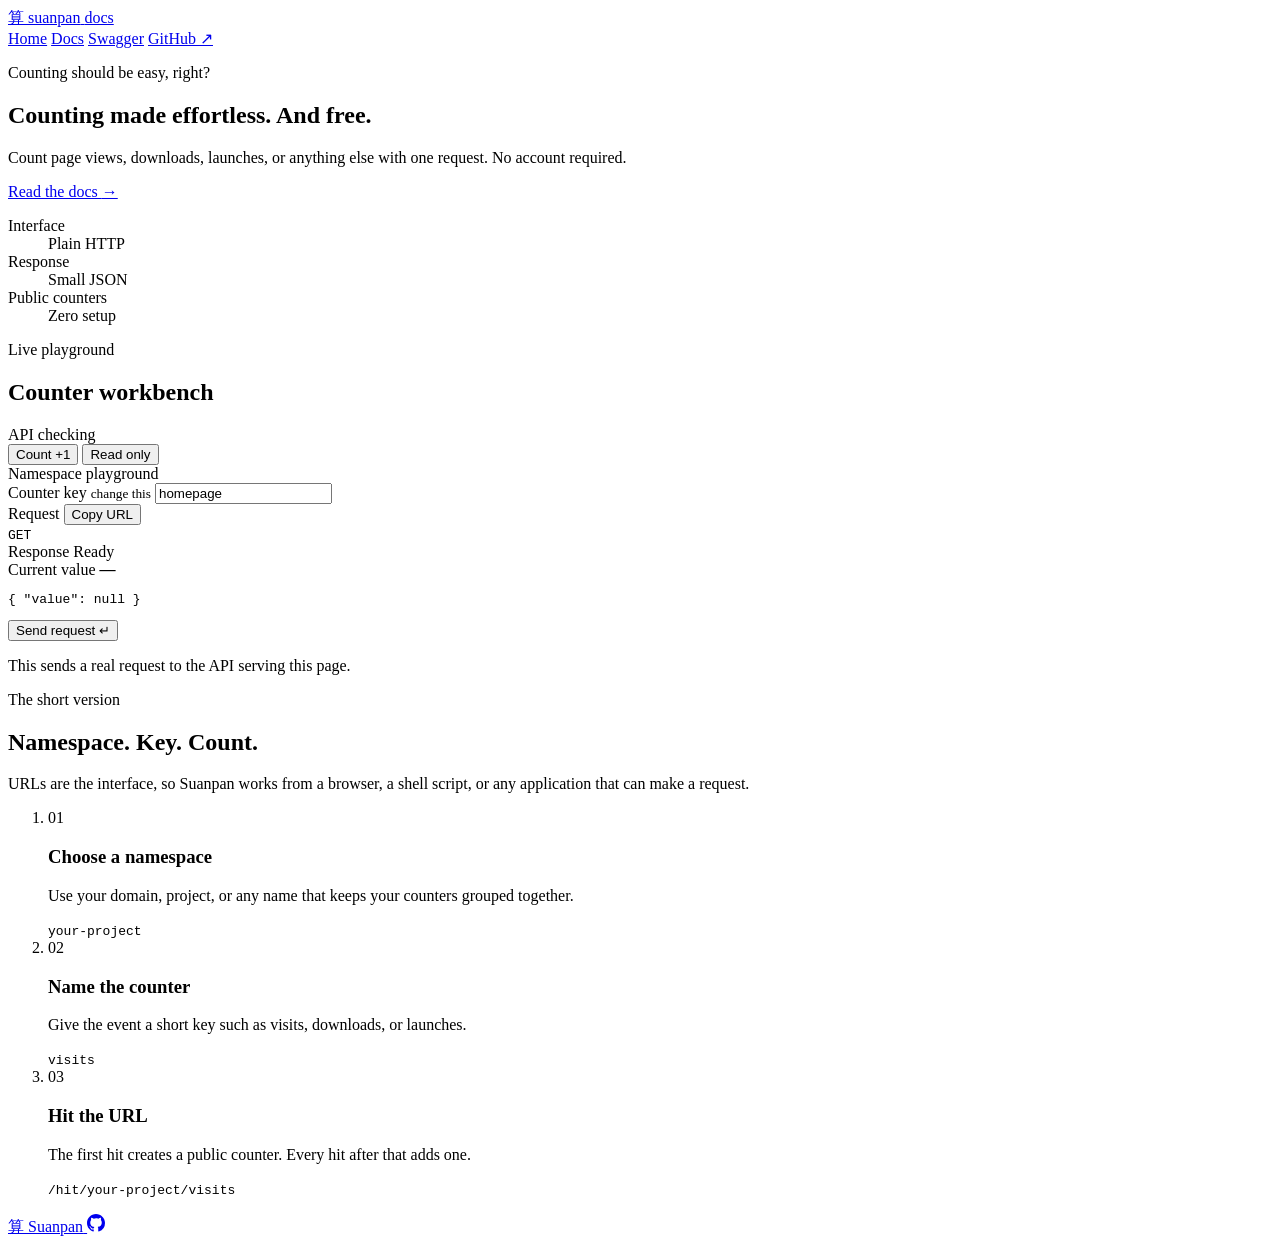
==== commit d9c187d6: "fix: fix playground namespace value" ====
--- a/docs/index.html
+++ b/docs/index.html
@@ -17,7 +17,7 @@
     <meta property="og:type" content="website" />
     <title>Home</title>
     <link rel="icon" href="/favicon.svg?v=2" type="image/svg+xml" />
-    <link rel="stylesheet" href="/styles.css?v=5" />
+    <link rel="stylesheet" href="/styles.css?v=7" />
   </head>
   <body class="home-page">
     <header class="site-header">
@@ -85,12 +85,12 @@
           </div>
 
           <div class="field-grid">
+            <div class="field">
+              <span>Namespace</span>
+              <span class="field-value">playground</span>
+            </div>
             <label class="field">
-              <span>Namespace <small>change this</small></span>
-              <input id="namespace-input" name="namespace" type="text" value="demo" autocomplete="off" spellcheck="false" />
-            </label>
-            <label class="field">
-              <span>Counter key</span>
+              <span>Counter key <small>change this</small></span>
               <input id="key-input" name="key" type="text" value="homepage" autocomplete="off" spellcheck="false" />
             </label>
           </div>
@@ -166,6 +166,6 @@
     </footer>
 
     <script src="/site-config.js"></script>
-    <script src="/script.js?v=3"></script>
+    <script src="/script.js?v=5"></script>
   </body>
 </html>
